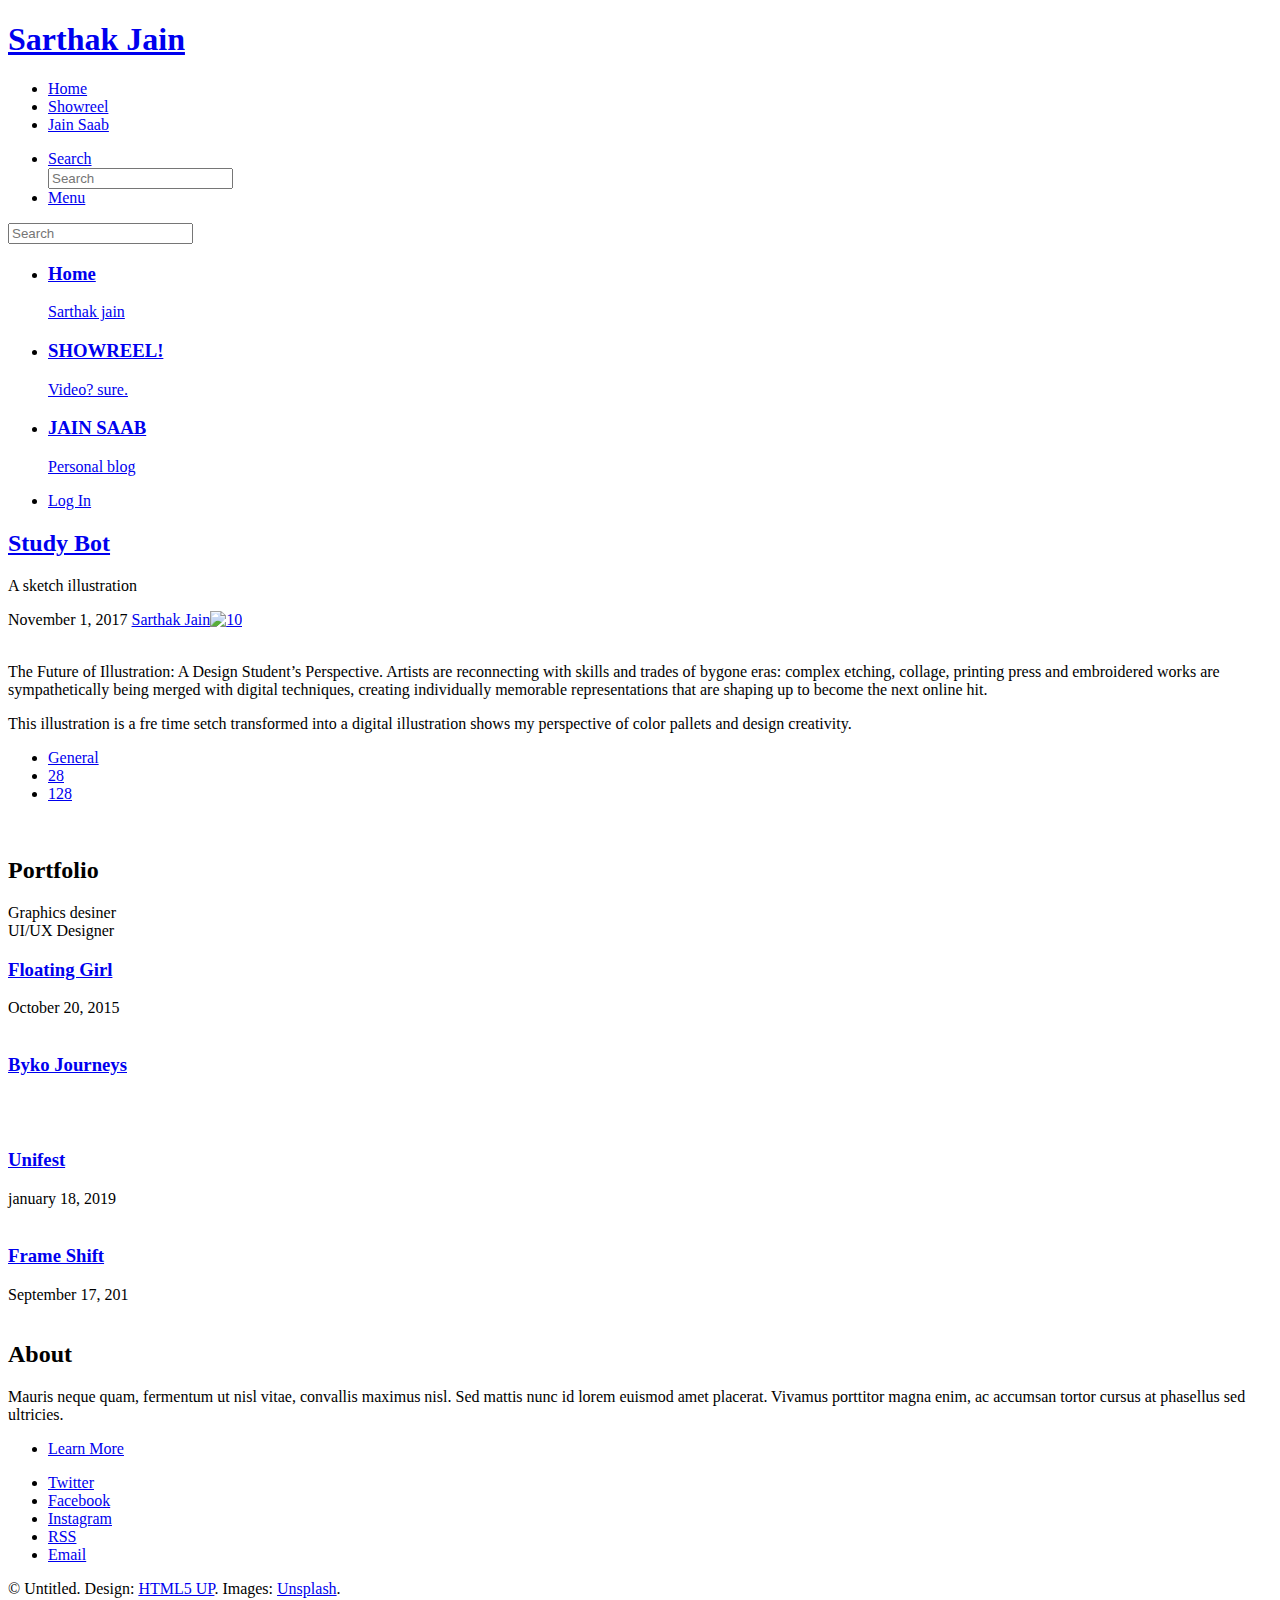
==== second page.html @ 9d6a1a80 "testrun" ====
<!DOCTYPE HTML>

<html>
	<head>
		
		<meta charset="utf-8" />
		<meta name="viewport" content="width=device-width, initial-scale=1, user-scalable=no" />
		<link rel="stylesheet" href="/second pagers/assets/css/main.css" />
	</head>
	<body class="is-preload">

		<!-- Wrapper -->
			<div id="wrapper">
				<!-- Header -->
				<header id="header">
						<h1><a href="index.html">Sarthak Jain</a></h1>
						<nav class="links">
							<ul>
								<li><a href="index.html">Home</a></li>
								<li><a href="generic.html">Showreel</a></li>
								<li><a href="elements.html">Jain Saab</a></li>
							</ul>
						</nav>
						<nav class="main">
							<ul>
								<li class="search">
									<a class="fa-search" href="#search">Search</a>
									<form id="search" method="get" action="#">
										<input type="text" name="query" placeholder="Search" />
									</form>
								</li>
								<li class="menu">
									<a class="fa-bars" href="#menu">Menu</a>
								</li>
							</ul>
						</nav>
					</header>

			
					</section>

			
				<!-- Menu -->
					<section id="menu">

						<!-- Search -->
							<section>
								<form class="search" method="get" action="#">
									<input type="text" name="query" placeholder="Search" />
								</form>
							</section>

						<!-- Links -->
							<section>
								<ul class="links">
									<li>
										<a href="index.html">
											<h3>Home</h3>
											<p>Sarthak jain</p>
										</a>
									</li>
									<li>
										<a href="generic.html">
											<h3>SHOWREEL!</h3>
											<p>Video? sure.</p>
										</a>
									</li>
									<li>
										<a href="elements.html">
											<h3>JAIN SAAB</h3>
											<p>Personal blog</p>
										</a>
									</li>
									
								</ul>
							</section>

						<!-- Actions -->
							<section>
								<ul class="actions stacked">
									<li><a href="#" class="button large fit">Log In</a></li>
								</ul>
							</section>

					</section>

				<!-- Main -->
				<div id="main">

						<!-- Post -->
							<article class="post">
								<header>
									<div class="title">
										<h2><a href="#">Study Bot</a></h2>
										<p>A sketch illustration</p>
									</div>
									<div class="meta">
										<time class="published" datetime="2017-11-01">November 1, 2017</time>
										<a href="#" class="author"><span class="name">Sarthak Jain</span><img src="images/avatar.jpg" alt="10" /></a>
									</div>
								</header>
								<span class="image featured"><img src="second pagers/images/pic01.jpg" alt="" /></span>
								<p>The Future of Illustration: A Design Student’s Perspective. Artists are reconnecting with skills and trades of bygone eras: complex etching, collage, printing press and embroidered works are sympathetically being merged with digital techniques, creating individually memorable representations that are shaping up to become the next online hit.</p>
								<p>This illustration is a fre time setch transformed into a digital illustration shows my perspective of color pallets and design creativity.</p>
								<footer>
									<ul class="stats">
										<li><a href="#">General</a></li>
										<li><a href="#" class="icon solid fa-heart">28</a></li>
										<li><a href="#" class="icon solid fa-comment">128</a></li>
									</ul>
								</footer>
							</article>

					</div>
					<div id="main">
					

						<!-- Post -->
						<!--
							<article class="post">
								<header>
									<div class="title">
										<h2><a href="#">Elements</a></h2>
										<p>Lorem ipsum dolor amet nullam consequat etiam feugiat</p>
									</div>
									<div class="meta">
										<time class="published" datetime="2015-10-18">October 18, 2015</time>
										<a href="#" class="author"><span class="name">Jane Doe</span><img src="images/avatar.jpg" alt="" /></a>
									</div>
								</header>

								<section>
									<h3>Text</h3>
									<p>This is <b>bold</b> and this is <strong>strong</strong>. This is <i>italic</i> and this is <em>emphasized</em>.
									This is <sup>superscript</sup> text and this is <sub>subscript</sub> text.
									This is <u>underlined</u> and this is code: <code>for (;;) { ... }</code>. Finally, <a href="#">this is a link</a>.</p>
									<hr />
									<p>Nunc lacinia ante nunc ac lobortis. Interdum adipiscing gravida odio porttitor sem non mi integer non faucibus ornare mi ut ante amet placerat aliquet. Volutpat eu sed ante lacinia sapien lorem accumsan varius montes viverra nibh in adipiscing blandit tempus accumsan.</p>
									<hr />
									<h2>Heading Level 2</h2>
									<h3>Heading Level 3</h3>
									<h4>Heading Level 4</h4>
									<hr />
									<h4>Blockquote</h4>
									<blockquote>Fringilla nisl. Donec accumsan interdum nisi, quis tincidunt felis sagittis eget tempus euismod. Vestibulum ante ipsum primis in faucibus vestibulum. Blandit adipiscing eu felis iaculis volutpat ac adipiscing accumsan faucibus. Vestibulum ante ipsum primis in faucibus lorem ipsum dolor sit amet nullam adipiscing eu felis.</blockquote>
									<h4>Preformatted</h4>
									<pre><code>i = 0;

while (!deck.isInOrder()) {
  print 'Iteration ' + i;
  deck.shuffle();
  i++;
}

print 'It took ' + i + ' iterations to sort the deck.';</code></pre>
								</section>

								<section>
									<h3>Lists</h3>
									<div class="row">
										<div class="col-6 col-12-medium">
											<h4>Unordered</h4>
											<ul>
												<li>Dolor pulvinar etiam.</li>
												<li>Sagittis adipiscing.</li>
												<li>Felis enim feugiat.</li>
											</ul>
											<h4>Alternate</h4>
											<ul class="alt">
												<li>Dolor pulvinar etiam.</li>
												<li>Sagittis adipiscing.</li>
												<li>Felis enim feugiat.</li>
											</ul>
										</div>
										<div class="col-6 col-12-medium">
											<h4>Ordered</h4>
											<ol>
												<li>Dolor pulvinar etiam.</li>
												<li>Etiam vel felis viverra.</li>
												<li>Felis enim feugiat.</li>
												<li>Dolor pulvinar etiam.</li>
												<li>Etiam vel felis lorem.</li>
												<li>Felis enim et feugiat.</li>
											</ol>
											<h4>Icons</h4>
											<ul class="icons">
												<li><a href="#" class="icon brands fa-twitter"><span class="label">Twitter</span></a></li>
												<li><a href="#" class="icon brands fa-facebook-f"><span class="label">Facebook</span></a></li>
												<li><a href="#" class="icon brands fa-instagram"><span class="label">Instagram</span></a></li>
												<li><a href="#" class="icon brands fa-github"><span class="label">Github</span></a></li>
											</ul>
										</div>
									</div>
									<h3>Actions</h3>
									<div class="row">
										<div class="col-6 col-12-medium">
											<ul class="actions">
												<li><a href="#" class="button">Default</a></li>
												<li><a href="#" class="button">Default</a></li>
												<li><a href="#" class="button">Default</a></li>
											</ul>
											<ul class="actions small">
												<li><a href="#" class="button small">Small</a></li>
												<li><a href="#" class="button small">Small</a></li>
												<li><a href="#" class="button small">Small</a></li>
											</ul>
											<ul class="actions stacked">
												<li><a href="#" class="button">Default</a></li>
												<li><a href="#" class="button">Default</a></li>
												<li><a href="#" class="button">Default</a></li>
											</ul>
											<ul class="actions stacked">
												<li><a href="#" class="button small">Small</a></li>
												<li><a href="#" class="button small">Small</a></li>
												<li><a href="#" class="button small">Small</a></li>
											</ul>
										</div>
										<div class="col-6 col-12-medium">
											<ul class="actions stacked">
												<li><a href="#" class="button fit">Default</a></li>
												<li><a href="#" class="button fit">Default</a></li>
											</ul>
											<ul class="actions stacked">
												<li><a href="#" class="button small fit">Small</a></li>
												<li><a href="#" class="button small fit">Small</a></li>
											</ul>
										</div>
									</div>
								</section>

								<section>
									<h3>Table</h3>
									<h4>Default</h4>
									<div class="table-wrapper">
										<table>
											<thead>
												<tr>
													<th>Name</th>
													<th>Description</th>
													<th>Price</th>
												</tr>
											</thead>
											<tbody>
												<tr>
													<td>Item One</td>
													<td>Ante turpis integer aliquet porttitor.</td>
													<td>29.99</td>
												</tr>
												<tr>
													<td>Item Two</td>
													<td>Vis ac commodo adipiscing arcu aliquet.</td>
													<td>19.99</td>
												</tr>
												<tr>
													<td>Item Three</td>
													<td> Morbi faucibus arcu accumsan lorem.</td>
													<td>29.99</td>
												</tr>
												<tr>
													<td>Item Four</td>
													<td>Vitae integer tempus condimentum.</td>
													<td>19.99</td>
												</tr>
												<tr>
													<td>Item Five</td>
													<td>Ante turpis integer aliquet porttitor.</td>
													<td>29.99</td>
												</tr>
											</tbody>
											<tfoot>
												<tr>
													<td colspan="2"></td>
													<td>100.00</td>
												</tr>
											</tfoot>
										</table>
									</div>

									<h4>Alternate</h4>
									<div class="table-wrapper">
										<table class="alt">
											<thead>
												<tr>
													<th>Name</th>
													<th>Description</th>
													<th>Price</th>
												</tr>
											</thead>
											<tbody>
												<tr>
													<td>Item One</td>
													<td>Ante turpis integer aliquet porttitor.</td>
													<td>29.99</td>
												</tr>
												<tr>
													<td>Item Two</td>
													<td>Vis ac commodo adipiscing arcu aliquet.</td>
													<td>19.99</td>
												</tr>
												<tr>
													<td>Item Three</td>
													<td> Morbi faucibus arcu accumsan lorem.</td>
													<td>29.99</td>
												</tr>
												<tr>
													<td>Item Four</td>
													<td>Vitae integer tempus condimentum.</td>
													<td>19.99</td>
												</tr>
												<tr>
													<td>Item Five</td>
													<td>Ante turpis integer aliquet porttitor.</td>
													<td>29.99</td>
												</tr>
											</tbody>
											<tfoot>
												<tr>
													<td colspan="2"></td>
													<td>100.00</td>
												</tr>
											</tfoot>
										</table>
									</div>
								</section>

								<section>
									<h3>Buttons</h3>
									<ul class="actions">
										<li><a href="#" class="button large">Large</a></li>
										<li><a href="#" class="button">Default</a></li>
										<li><a href="#" class="button small">Small</a></li>
									</ul>
									<ul class="actions fit">
										<li><a href="#" class="button fit">Fit</a></li>
										<li><a href="#" class="button fit">Fit</a></li>
										<li><a href="#" class="button fit">Fit</a></li>
									</ul>
									<ul class="actions fit small">
										<li><a href="#" class="button fit small">Fit + Small</a></li>
										<li><a href="#" class="button fit small">Fit + Small</a></li>
										<li><a href="#" class="button fit small">Fit + Small</a></li>
									</ul>
									<ul class="actions">
										<li><a href="#" class="button icon solid fa-download">Icon</a></li>
										<li><a href="#" class="button icon solid fa-upload">Icon</a></li>
										<li><a href="#" class="button icon solid fa-save">Icon</a></li>
									</ul>
									<ul class="actions">
										<li><span class="button disabled">Disabled</span></li>
										<li><span class="button disabled icon solid fa-download">Disabled</span></li>
									</ul>
								</section>

								<section>
									<h3>Form</h3>
									<form method="post" action="#">
										<div class="row gtr-uniform">
											<div class="col-6 col-12-xsmall">
												<input type="text" name="demo-name" id="demo-name" value="" placeholder="Name" />
											</div>
											<div class="col-6 col-12-xsmall">
												<input type="email" name="demo-email" id="demo-email" value="" placeholder="Email" />
											</div>
											<div class="col-12">
												<select name="demo-category" id="demo-category">
													<option value="">- Category -</option>
													<option value="1">Manufacturing</option>
													<option value="1">Shipping</option>
													<option value="1">Administration</option>
													<option value="1">Human Resources</option>
												</select>
											</div>
											<div class="col-4 col-12-small">
												<input type="radio" id="demo-priority-low" name="demo-priority" checked>
												<label for="demo-priority-low">Low</label>
											</div>
											<div class="col-4 col-12-small">
												<input type="radio" id="demo-priority-normal" name="demo-priority">
												<label for="demo-priority-normal">Normal</label>
											</div>
											<div class="col-4 col-12-small">
												<input type="radio" id="demo-priority-high" name="demo-priority">
												<label for="demo-priority-high">High</label>
											</div>
											<div class="col-6 col-12-small">
												<input type="checkbox" id="demo-copy" name="demo-copy">
												<label for="demo-copy">Email me a copy</label>
											</div>
											<div class="col-6 col-12-small">
												<input type="checkbox" id="demo-human" name="demo-human" checked>
												<label for="demo-human">Not a robot</label>
											</div>
											<div class="col-12">
												<textarea name="demo-message" id="demo-message" placeholder="Enter your message" rows="6"></textarea>
											</div>
											<div class="col-12">
												<ul class="actions">
													<li><input type="submit" value="Send Message" /></li>
													<li><input type="reset" value="Reset" /></li>
												</ul>
											</div>
										</div>
									</form>
								</section>

								<section>
									<h3>Image</h3>
									<h4>Fit</h4>
									<div class="box alt">
										<div class="row gtr-uniform">
											<div class="col-12"><span class="image fit"><img src="images/pic02.jpg" alt="" /></span></div>
											<div class="col-4"><span class="image fit"><img src="images/pic04.jpg" alt="" /></span></div>
											<div class="col-4"><span class="image fit"><img src="images/pic05.jpg" alt="" /></span></div>
											<div class="col-4"><span class="image fit"><img src="images/pic06.jpg" alt="" /></span></div>
											<div class="col-4"><span class="image fit"><img src="images/pic06.jpg" alt="" /></span></div>
											<div class="col-4"><span class="image fit"><img src="images/pic04.jpg" alt="" /></span></div>
											<div class="col-4"><span class="image fit"><img src="images/pic05.jpg" alt="" /></span></div>
											<div class="col-4"><span class="image fit"><img src="images/pic05.jpg" alt="" /></span></div>
											<div class="col-4"><span class="image fit"><img src="images/pic06.jpg" alt="" /></span></div>
											<div class="col-4"><span class="image fit"><img src="images/pic04.jpg" alt="" /></span></div>
										</div>
									</div>
									<h4>Left &amp; Right</h4>
									<p><span class="image left"><img src="images/pic07.jpg" alt="" /></span>Fringilla nisl. Donec accumsan interdum nisi, quis tincidunt felis sagittis eget. tempus euismod. Vestibulum ante ipsum primis in faucibus vestibulum. Blandit adipiscing eu felis iaculis volutpat ac adipiscing accumsan eu faucibus. Integer ac pellentesque praesent tincidunt felis sagittis eget. tempus euismod. Vestibulum ante ipsum primis in faucibus vestibulum. Blandit adipiscing eu felis iaculis volutpat ac adipiscing accumsan eu faucibus. Integer ac pellentesque praesent. Donec accumsan interdum nisi, quis tincidunt felis sagittis eget. tempus euismod. Vestibulum ante ipsum primis in faucibus vestibulum. Blandit adipiscing eu felis iaculis volutpat ac adipiscing accumsan eu faucibus. Integer ac pellentesque praesent tincidunt felis sagittis eget. tempus euismod. Vestibulum ante ipsum primis in faucibus vestibulum. Blandit adipiscing eu felis iaculis volutpat ac adipiscing accumsan eu faucibus. Integer ac pellentesque praesent. Blandit adipiscing eu felis iaculis volutpat ac adipiscing accumsan eu faucibus. Integer ac pellentesque praesent tincidunt felis sagittis eget. tempus euismod. Vestibulum ante ipsum primis in faucibus vestibulum. Blandit adipiscing eu felis iaculis volutpat ac adipiscing accumsan eu faucibus. Integer ac pellentesque praesent.</p>
									<p><span class="image right"><img src="images/pic04.jpg" alt="" /></span>Fringilla nisl. Donec accumsan interdum nisi, quis tincidunt felis sagittis eget. tempus euismod. Vestibulum ante ipsum primis in faucibus vestibulum. Blandit adipiscing eu felis iaculis volutpat ac adipiscing accumsan eu faucibus. Integer ac pellentesque praesent tincidunt felis sagittis eget. tempus euismod. Vestibulum ante ipsum primis in faucibus vestibulum. Blandit adipiscing eu felis iaculis volutpat ac adipiscing accumsan eu faucibus. Integer ac pellentesque praesent. Donec accumsan interdum nisi, quis tincidunt felis sagittis eget. tempus euismod. Vestibulum ante ipsum primis in faucibus vestibulum. Blandit adipiscing eu felis iaculis volutpat ac adipiscing accumsan eu faucibus. Integer ac pellentesque praesent tincidunt felis sagittis eget. tempus euismod. Vestibulum ante ipsum primis in faucibus vestibulum. Blandit adipiscing eu felis iaculis volutpat ac adipiscing accumsan eu faucibus. Integer ac pellentesque praesent. Blandit adipiscing eu felis iaculis volutpat ac adipiscing accumsan eu faucibus. Integer ac pellentesque praesent tincidunt felis sagittis eget. tempus euismod. Vestibulum ante ipsum primis in faucibus vestibulum. Blandit adipiscing eu felis iaculis volutpat ac adipiscing accumsan eu faucibus. Integer ac pellentesque praesent.</p>
								</section>

							</article>
						-->

						<!-- Pagination -->
							

					</div>

				<!-- Sidebar -->
					<section id="sidebar">

						<!-- Intro -->
							<section id="intro">
								<a href="#" class="logo"><img src="images/logo.jpg" alt="" /></a>
								<header>
									<h2>Portfolio</h2>
									<p>Graphics desiner <br /> UI/UX Designer</a></p>
								</header>
							</section>

						<!-- Mini Posts -->
							<section>
								<div class="mini-posts">

									<!-- Mini Post -->
										<article class="mini-post">
											<header>
												<h3><a href="single.html">Floating Girl</a></h3>
												<time class="published" datetime="2015-10-20">October 20, 2015</time>
												<a href="#" class="author"><img src="images/avatar.jpg" alt="" /></a>
											</header>
											<a href="single.html" class="image"><img src="second pagers/images/pic033.jpg" alt="" /></a>
										</article>

									<!-- Mini Post -->
										<article class="mini-post">
											<header>
												<h3><a href="single.html">Byko Journeys</a></h3>
												<time class="published" datetime="2015-10-19"></time>
												<a href="#" class="author"><img src="images/avatar.jpg" alt="" /></a>
											</header>
											<a href="single.html" class="image"><img src="second pagers/images/pic044.jpg" alt="" /></a>
										</article>

									<!-- Mini Post -->
										<article class="mini-post">
											<header>
												<h3><a href="single.html">Unifest</a></h3>
												<time class="published" datetime="2015-10-18">january 18, 2019</time>
												<a href="#" class="author"><img src="images/avatar.jpg" alt="" /></a>
											</header>
											<a href="single.html" class="image"><img src="second pagers/images/pic055.jpg" alt="" /></a>
										</article>

									<!-- Mini Post -->
										<article class="mini-post">
											<header>
												<h3><a href="single.html">Frame Shift</a></h3>
												<time class="published" datetime="2015-10-17">September 17, 201</time>
												<a href="#" class="author"><img src="images/avatar.jpg" alt="" /></a>
											</header>
											<a href="single.html" class="image"><img src="second pagers/images/pic066.jpg" alt="" /></a>
										</article>

								</div>
							</section>

						<!-- Posts List -->
							
						<!-- About -->
							<section class="blurb">
								<h2>About</h2>
								<p>Mauris neque quam, fermentum ut nisl vitae, convallis maximus nisl. Sed mattis nunc id lorem euismod amet placerat. Vivamus porttitor magna enim, ac accumsan tortor cursus at phasellus sed ultricies.</p>
								<ul class="actions">
									<li><a href="#" class="button">Learn More</a></li>
								</ul>
							</section>

						<!-- Footer -->
							<section id="footer">
								<ul class="icons">
									<li><a href="#" class="icon brands fa-twitter"><span class="label">Twitter</span></a></li>
									<li><a href="#" class="icon brands fa-facebook-f"><span class="label">Facebook</span></a></li>
									<li><a href="#" class="icon brands fa-instagram"><span class="label">Instagram</span></a></li>
									<li><a href="#" class="icon solid fa-rss"><span class="label">RSS</span></a></li>
									<li><a href="#" class="icon solid fa-envelope"><span class="label">Email</span></a></li>
								</ul>
								<p class="copyright">&copy; Untitled. Design: <a href="http://html5up.net">HTML5 UP</a>. Images: <a href="http://unsplash.com">Unsplash</a>.</p>
							</section>

					</section>

			</div>

		<!-- Scripts -->
			<script src="assets/js/jquery.min.js"></script>
			<script src="assets/js/browser.min.js"></script>
			<script src="assets/js/breakpoints.min.js"></script>
			<script src="assets/js/util.js"></script>
			<script src="assets/js/main.js"></script>

	</body>
</html>
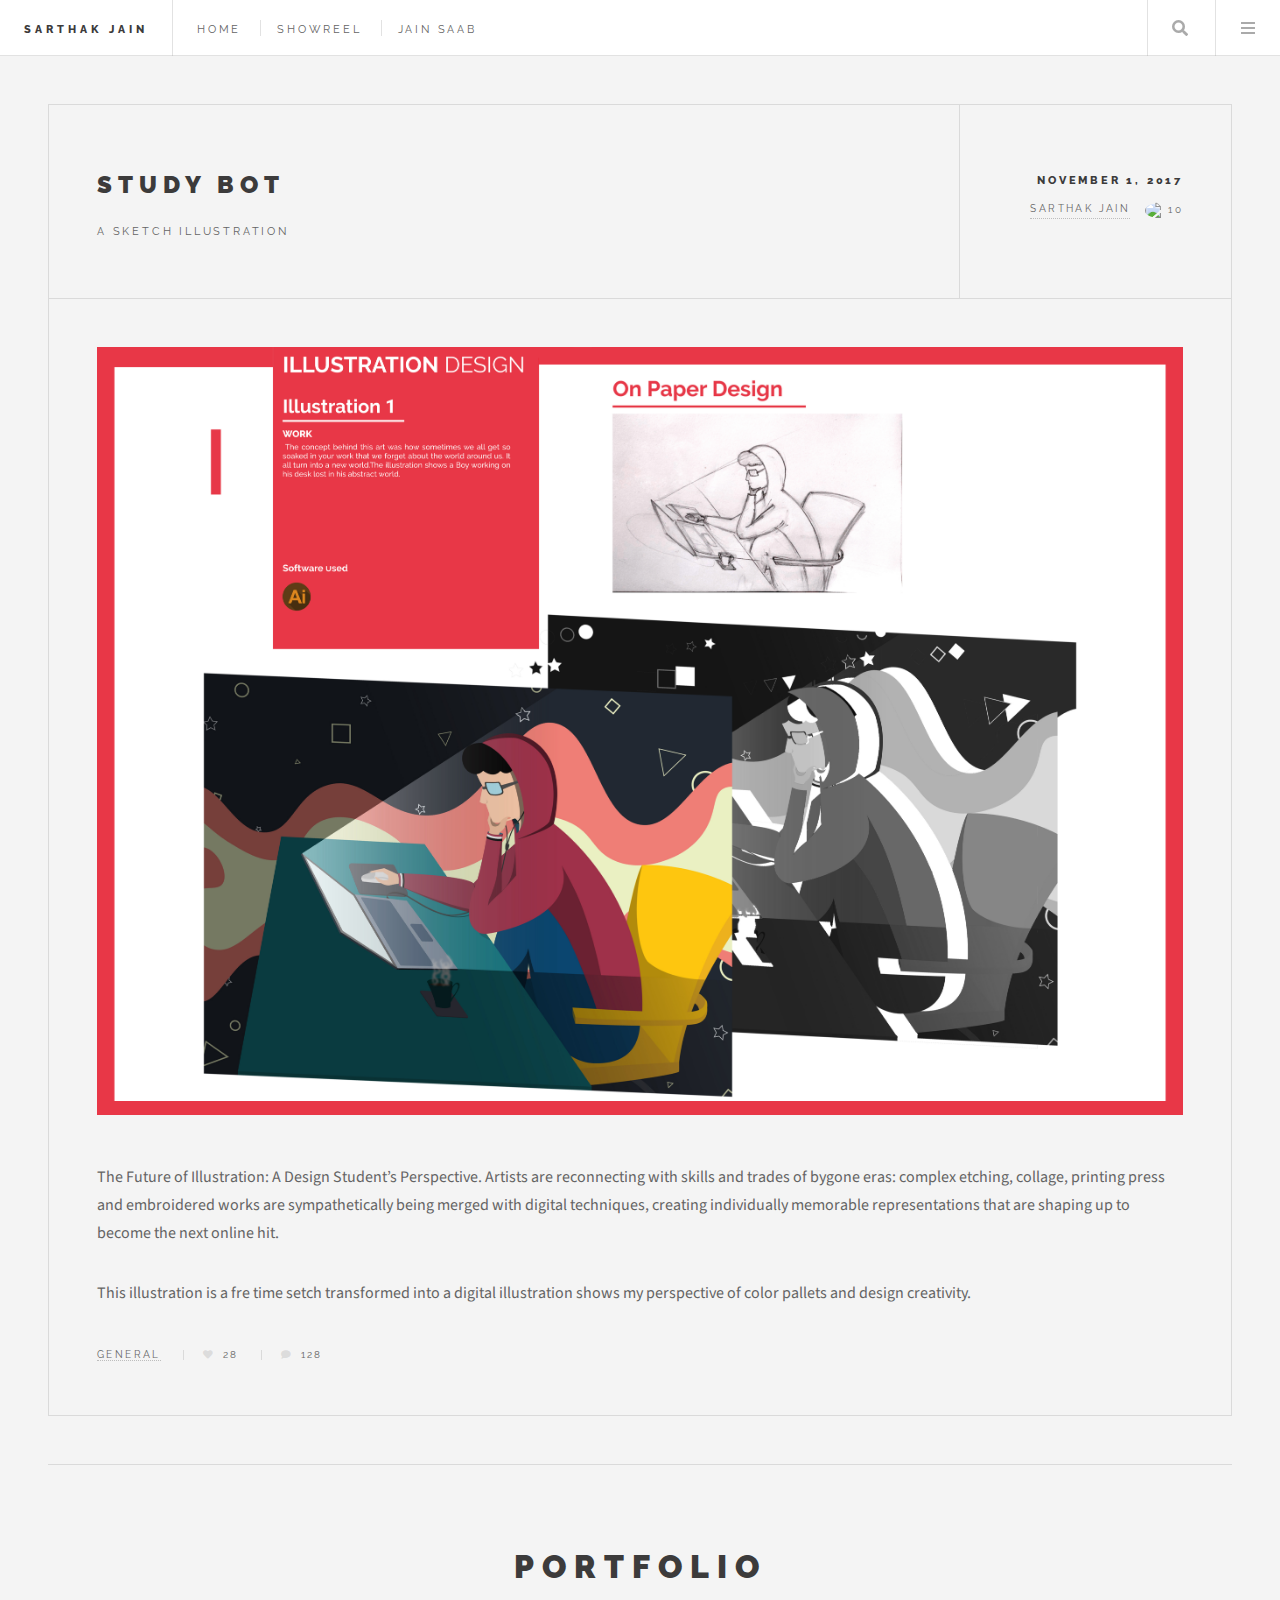
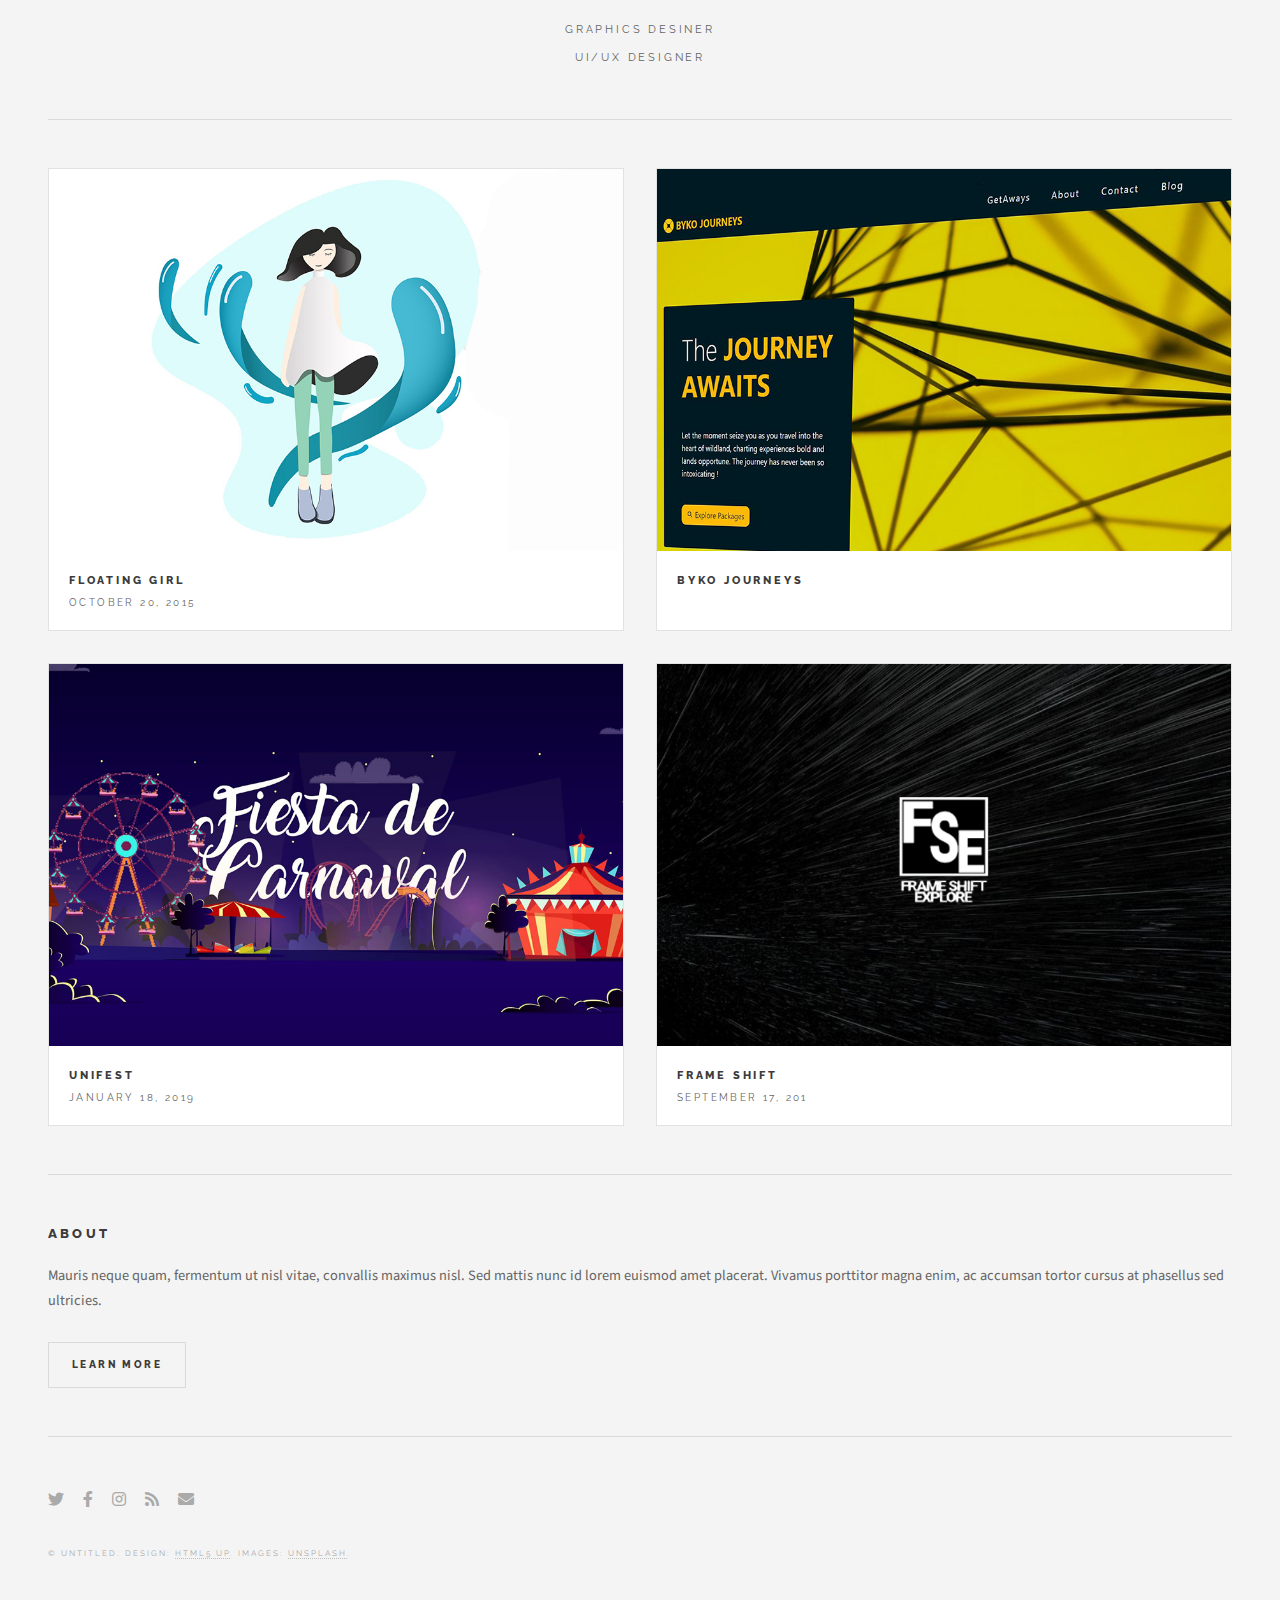
==== commit 9e8d449c: "Update second page.html" ====
--- a/second page.html
+++ b/second page.html
@@ -4,8 +4,8 @@
 	<head>
 		
 		<meta charset="utf-8" />
-		<meta name="viewport" content="width=device-width, initial-scale=1, user-scalable=no" />
-		<link rel="stylesheet" href="/second pagers/assets/css/main.css" />
+		<meta name="viewport" content="width=device-width, initial-scale=1, user-scalable=no">
+		<link rel="stylesheet" href="/second pagers/assets/css/main.css">
 	</head>
 	<body class="is-preload">
 
@@ -527,4 +527,4 @@
 			<script src="assets/js/main.js"></script>
 
 	</body>
-</html>+</html>
--- a/second pagers/assets/css/main.css
+++ b/second pagers/assets/css/main.css
@@ -0,0 +1,3611 @@
+@import url(fontawesome-all.min.css);
+@import url("https://fonts.googleapis.com/css?family=Source+Sans+Pro:400,700|Raleway:400,800,900");
+
+/*
+	Future Imperfect by HTML5 UP
+	html5up.net | @ajlkn
+	Free for personal and commercial use under the CCA 3.0 license (html5up.net/license)
+*/
+
+html, body, div, span, applet, object,
+iframe, h1, h2, h3, h4, h5, h6, p, blockquote,
+pre, a, abbr, acronym, address, big, cite,
+code, del, dfn, em, imgg, ins, kbd, q, s, samp,
+small, strike, strong, sub, sup, tt, var, b,
+u, i, center, dl, dt, dd, ol, ul, li, fieldset,
+form, label, legend, table, caption, tbody,
+tfoot, thead, tr, th, td, article, aside,
+canvas, details, embed, figure, figcaption,
+footer, header, hgroup, menu, nav, output, ruby,
+section, summary, time, mark, audio, video {
+	margin: 0;
+	padding: 0;
+	border: 0;
+	font-size: 100%;
+	font: inherit;
+	vertical-align: baseline;}
+
+article, aside, details, figcaption, figure,
+footer, header, hgroup, menu, nav, section {
+	display: block;}
+
+body {
+	line-height: 1;
+}
+
+ol, ul {
+	list-style: none;
+}
+
+blockquote, q {
+	quotes: none;
+}
+
+	blockquote:before, blockquote:after, q:before, q:after {
+		content: '';
+		content: none;
+	}
+
+table {
+	border-collapse: collapse;
+	border-spacing: 0;
+}
+
+body {
+	-webkit-text-size-adjust: none;
+}
+
+mark {
+	background-color: transparent;
+	color: inherit;
+}
+
+input::-moz-focus-inner {
+	border: 0;
+	padding: 0;
+}
+
+input, select, textarea {
+	-moz-appearance: none;
+	-webkit-appearance: none;
+	-ms-appearance: none;
+	appearance: none;
+}
+
+/* Basic */
+
+	@-ms-viewport {
+		width: device-width;
+	}
+
+	body {
+		-ms-overflow-style: scrollbar;
+	}
+
+	@media screen and (max-width: 480px) {
+
+		html, body {
+			min-width: 320px;
+		}
+
+	}
+
+	html {
+		box-sizing: border-box;
+	}
+
+	*, *:before, *:after {
+		box-sizing: inherit;
+	}
+
+	body {
+		background: #f4f4f4;
+	}
+
+		body.is-preload *, body.is-preload *:before, body.is-preload *:after {
+			-moz-animation: none !important;
+			-webkit-animation: none !important;
+			-ms-animation: none !important;
+			animation: none !important;
+			-moz-transition: none !important;
+			-webkit-transition: none !important;
+			-ms-transition: none !important;
+			transition: none !important;
+		}
+
+/* Type */
+
+	body, input, select, textarea {
+		color: #646464;
+		font-family: "Source Sans Pro", Helvetica, sans-serif;
+		font-size: 14pt;
+		font-weight: 400;
+		line-height: 1.75;
+	}
+
+		@media screen and (max-width: 1680px) {
+
+			body, input, select, textarea {
+				font-size: 12pt;
+			}
+
+		}
+
+		@media screen and (max-width: 1280px) {
+
+			body, input, select, textarea {
+				font-size: 12pt;
+			}
+
+		}
+
+		@media screen and (max-width: 980px) {
+
+			body, input, select, textarea {
+				font-size: 12pt;
+			}
+
+		}
+
+		@media screen and (max-width: 736px) {
+
+			body, input, select, textarea {
+				font-size: 12pt;
+			}
+
+		}
+
+		@media screen and (max-width: 480px) {
+
+			body, input, select, textarea {
+				font-size: 12pt;
+			}
+
+		}
+
+	a {
+		-moz-transition: color 0.2s ease, border-bottom-color 0.2s ease;
+		-webkit-transition: color 0.2s ease, border-bottom-color 0.2s ease;
+		-ms-transition: color 0.2s ease, border-bottom-color 0.2s ease;
+		transition: color 0.2s ease, border-bottom-color 0.2s ease;
+		border-bottom: dotted 1px rgba(160, 160, 160, 0.65);
+		color: inherit;
+		text-decoration: none;
+	}
+
+		a:before {
+			-moz-transition: color 0.2s ease;
+			-webkit-transition: color 0.2s ease;
+			-ms-transition: color 0.2s ease;
+			transition: color 0.2s ease;
+		}
+
+		a:hover {
+			border-bottom-color: transparent;
+			color: #2ebaae !important;
+		}
+
+			a:hover:before {
+				color: #2ebaae !important;
+			}
+
+	strong, b {
+		color: #3c3b3b;
+		font-weight: 700;
+	}
+
+	em, i {
+		font-style: italic;
+	}
+
+	p {
+		margin: 0 0 2em 0;
+	}
+
+	h1, h2, h3, h4, h5, h6 {
+		color: #3c3b3b;
+		font-family: "Raleway", Helvetica, sans-serif;
+		font-weight: 800;
+		letter-spacing: 0.25em;
+		line-height: 1.65;
+		margin: 0 0 1em 0;
+		text-transform: uppercase;
+	}
+
+		h1 a, h2 a, h3 a, h4 a, h5 a, h6 a {
+			color: inherit;
+			border-bottom: 0;
+		}
+
+	h2 {
+		font-size: 1.1em;
+	}
+
+	h3 {
+		font-size: 0.9em;
+	}
+
+	h4 {
+		font-size: 0.7em;
+	}
+
+	h5 {
+		font-size: 0.7em;
+	}
+
+	h6 {
+		font-size: 0.7em;
+	}
+
+	sub {
+		font-size: 0.8em;
+		position: relative;
+		top: 0.5em;
+	}
+
+	sup {
+		font-size: 0.8em;
+		position: relative;
+		top: -0.5em;
+	}
+
+	blockquote {
+		border-left: solid 4px rgba(160, 160, 160, 0.3);
+		font-style: italic;
+		margin: 0 0 2em 0;
+		padding: 0.5em 0 0.5em 2em;
+	}
+
+	code {
+		background: rgba(160, 160, 160, 0.075);
+		border: solid 1px rgba(160, 160, 160, 0.3);
+		font-family: "Courier New", monospace;
+		font-size: 0.9em;
+		margin: 0 0.25em;
+		padding: 0.25em 0.65em;
+	}
+
+	pre {
+		-webkit-overflow-scrolling: touch;
+		font-family: "Courier New", monospace;
+		font-size: 0.9em;
+		margin: 0 0 2em 0;
+	}
+
+		pre code {
+			display: block;
+			line-height: 1.75em;
+			padding: 1em 1.5em;
+			overflow-x: auto;
+		}
+
+	hr {
+		border: 0;
+		border-bottom: solid 1px rgba(160, 160, 160, 0.3);
+		margin: 2em 0;
+	}
+
+		hr.major {
+			margin: 3em 0;
+		}
+
+	.align-left {
+		text-align: left;
+	}
+
+	.align-center {
+		text-align: center;
+	}
+
+	.align-right {
+		text-align: right;
+	}
+
+/* Row */
+
+	.row {
+		display: flex;
+		flex-wrap: wrap;
+		box-sizing: border-box;
+		align-items: stretch;
+	}
+
+		.row > * {
+			box-sizing: border-box;
+		}
+
+		.row.gtr-uniform > * > :last-child {
+			margin-bottom: 0;
+		}
+
+		.row.aln-left {
+			justify-content: flex-start;
+		}
+
+		.row.aln-center {
+			justify-content: center;
+		}
+
+		.row.aln-right {
+			justify-content: flex-end;
+		}
+
+		.row.aln-top {
+			align-items: flex-start;
+		}
+
+		.row.aln-middle {
+			align-items: center;
+		}
+
+		.row.aln-bottom {
+			align-items: flex-end;
+		}
+
+		.row > .imp {
+			order: -1;
+		}
+
+		.row > .col-1 {
+			width: 8.33333%;
+		}
+
+		.row > .off-1 {
+			margin-left: 8.33333%;
+		}
+
+		.row > .col-2 {
+			width: 16.66667%;
+		}
+
+		.row > .off-2 {
+			margin-left: 16.66667%;
+		}
+
+		.row > .col-3 {
+			width: 25%;
+		}
+
+		.row > .off-3 {
+			margin-left: 25%;
+		}
+
+		.row > .col-4 {
+			width: 33.33333%;
+		}
+
+		.row > .off-4 {
+			margin-left: 33.33333%;
+		}
+
+		.row > .col-5 {
+			width: 41.66667%;
+		}
+
+		.row > .off-5 {
+			margin-left: 41.66667%;
+		}
+
+		.row > .col-6 {
+			width: 50%;
+		}
+
+		.row > .off-6 {
+			margin-left: 50%;
+		}
+
+		.row > .col-7 {
+			width: 58.33333%;
+		}
+
+		.row > .off-7 {
+			margin-left: 58.33333%;
+		}
+
+		.row > .col-8 {
+			width: 66.66667%;
+		}
+
+		.row > .off-8 {
+			margin-left: 66.66667%;
+		}
+
+		.row > .col-9 {
+			width: 75%;
+		}
+
+		.row > .off-9 {
+			margin-left: 75%;
+		}
+
+		.row > .col-10 {
+			width: 83.33333%;
+		}
+
+		.row > .off-10 {
+			margin-left: 83.33333%;
+		}
+
+		.row > .col-11 {
+			width: 91.66667%;
+		}
+
+		.row > .off-11 {
+			margin-left: 91.66667%;
+		}
+
+		.row > .col-12 {
+			width: 100%;
+		}
+
+		.row > .off-12 {
+			margin-left: 100%;
+		}
+
+		.row.gtr-0 {
+			margin-top: 0;
+			margin-left: 0em;
+		}
+
+			.row.gtr-0 > * {
+				padding: 0 0 0 0em;
+			}
+
+			.row.gtr-0.gtr-uniform {
+				margin-top: 0em;
+			}
+
+				.row.gtr-0.gtr-uniform > * {
+					padding-top: 0em;
+				}
+
+		.row.gtr-25 {
+			margin-top: 0;
+			margin-left: -0.25em;
+		}
+
+			.row.gtr-25 > * {
+				padding: 0 0 0 0.25em;
+			}
+
+			.row.gtr-25.gtr-uniform {
+				margin-top: -0.25em;
+			}
+
+				.row.gtr-25.gtr-uniform > * {
+					padding-top: 0.25em;
+				}
+
+		.row.gtr-50 {
+			margin-top: 0;
+			margin-left: -0.5em;
+		}
+
+			.row.gtr-50 > * {
+				padding: 0 0 0 0.5em;
+			}
+
+			.row.gtr-50.gtr-uniform {
+				margin-top: -0.5em;
+			}
+
+				.row.gtr-50.gtr-uniform > * {
+					padding-top: 0.5em;
+				}
+
+		.row {
+			margin-top: 0;
+			margin-left: -1em;
+		}
+
+			.row > * {
+				padding: 0 0 0 1em;
+			}
+
+			.row.gtr-uniform {
+				margin-top: -1em;
+			}
+
+				.row.gtr-uniform > * {
+					padding-top: 1em;
+				}
+
+		.row.gtr-150 {
+			margin-top: 0;
+			margin-left: -1.5em;
+		}
+
+			.row.gtr-150 > * {
+				padding: 0 0 0 1.5em;
+			}
+
+			.row.gtr-150.gtr-uniform {
+				margin-top: -1.5em;
+			}
+
+				.row.gtr-150.gtr-uniform > * {
+					padding-top: 1.5em;
+				}
+
+		.row.gtr-200 {
+			margin-top: 0;
+			margin-left: -2em;
+		}
+
+			.row.gtr-200 > * {
+				padding: 0 0 0 2em;
+			}
+
+			.row.gtr-200.gtr-uniform {
+				margin-top: -2em;
+			}
+
+				.row.gtr-200.gtr-uniform > * {
+					padding-top: 2em;
+				}
+
+		@media screen and (max-width: 1680px) {
+
+			.row {
+				display: flex;
+				flex-wrap: wrap;
+				box-sizing: border-box;
+				align-items: stretch;
+			}
+
+				.row > * {
+					box-sizing: border-box;
+				}
+
+				.row.gtr-uniform > * > :last-child {
+					margin-bottom: 0;
+				}
+
+				.row.aln-left {
+					justify-content: flex-start;
+				}
+
+				.row.aln-center {
+					justify-content: center;
+				}
+
+				.row.aln-right {
+					justify-content: flex-end;
+				}
+
+				.row.aln-top {
+					align-items: flex-start;
+				}
+
+				.row.aln-middle {
+					align-items: center;
+				}
+
+				.row.aln-bottom {
+					align-items: flex-end;
+				}
+
+				.row > .imp-xlarge {
+					order: -1;
+				}
+
+				.row > .col-1-xlarge {
+					width: 8.33333%;
+				}
+
+				.row > .off-1-xlarge {
+					margin-left: 8.33333%;
+				}
+
+				.row > .col-2-xlarge {
+					width: 16.66667%;
+				}
+
+				.row > .off-2-xlarge {
+					margin-left: 16.66667%;
+				}
+
+				.row > .col-3-xlarge {
+					width: 25%;
+				}
+
+				.row > .off-3-xlarge {
+					margin-left: 25%;
+				}
+
+				.row > .col-4-xlarge {
+					width: 33.33333%;
+				}
+
+				.row > .off-4-xlarge {
+					margin-left: 33.33333%;
+				}
+
+				.row > .col-5-xlarge {
+					width: 41.66667%;
+				}
+
+				.row > .off-5-xlarge {
+					margin-left: 41.66667%;
+				}
+
+				.row > .col-6-xlarge {
+					width: 50%;
+				}
+
+				.row > .off-6-xlarge {
+					margin-left: 50%;
+				}
+
+				.row > .col-7-xlarge {
+					width: 58.33333%;
+				}
+
+				.row > .off-7-xlarge {
+					margin-left: 58.33333%;
+				}
+
+				.row > .col-8-xlarge {
+					width: 66.66667%;
+				}
+
+				.row > .off-8-xlarge {
+					margin-left: 66.66667%;
+				}
+
+				.row > .col-9-xlarge {
+					width: 75%;
+				}
+
+				.row > .off-9-xlarge {
+					margin-left: 75%;
+				}
+
+				.row > .col-10-xlarge {
+					width: 83.33333%;
+				}
+
+				.row > .off-10-xlarge {
+					margin-left: 83.33333%;
+				}
+
+				.row > .col-11-xlarge {
+					width: 91.66667%;
+				}
+
+				.row > .off-11-xlarge {
+					margin-left: 91.66667%;
+				}
+
+				.row > .col-12-xlarge {
+					width: 100%;
+				}
+
+				.row > .off-12-xlarge {
+					margin-left: 100%;
+				}
+
+				.row.gtr-0 {
+					margin-top: 0;
+					margin-left: 0em;
+				}
+
+					.row.gtr-0 > * {
+						padding: 0 0 0 0em;
+					}
+
+					.row.gtr-0.gtr-uniform {
+						margin-top: 0em;
+					}
+
+						.row.gtr-0.gtr-uniform > * {
+							padding-top: 0em;
+						}
+
+				.row.gtr-25 {
+					margin-top: 0;
+					margin-left: -0.25em;
+				}
+
+					.row.gtr-25 > * {
+						padding: 0 0 0 0.25em;
+					}
+
+					.row.gtr-25.gtr-uniform {
+						margin-top: -0.25em;
+					}
+
+						.row.gtr-25.gtr-uniform > * {
+							padding-top: 0.25em;
+						}
+
+				.row.gtr-50 {
+					margin-top: 0;
+					margin-left: -0.5em;
+				}
+
+					.row.gtr-50 > * {
+						padding: 0 0 0 0.5em;
+					}
+
+					.row.gtr-50.gtr-uniform {
+						margin-top: -0.5em;
+					}
+
+						.row.gtr-50.gtr-uniform > * {
+							padding-top: 0.5em;
+						}
+
+				.row {
+					margin-top: 0;
+					margin-left: -1em;
+				}
+
+					.row > * {
+						padding: 0 0 0 1em;
+					}
+
+					.row.gtr-uniform {
+						margin-top: -1em;
+					}
+
+						.row.gtr-uniform > * {
+							padding-top: 1em;
+						}
+
+				.row.gtr-150 {
+					margin-top: 0;
+					margin-left: -1.5em;
+				}
+
+					.row.gtr-150 > * {
+						padding: 0 0 0 1.5em;
+					}
+
+					.row.gtr-150.gtr-uniform {
+						margin-top: -1.5em;
+					}
+
+						.row.gtr-150.gtr-uniform > * {
+							padding-top: 1.5em;
+						}
+
+				.row.gtr-200 {
+					margin-top: 0;
+					margin-left: -2em;
+				}
+
+					.row.gtr-200 > * {
+						padding: 0 0 0 2em;
+					}
+
+					.row.gtr-200.gtr-uniform {
+						margin-top: -2em;
+					}
+
+						.row.gtr-200.gtr-uniform > * {
+							padding-top: 2em;
+						}
+
+		}
+
+		@media screen and (max-width: 1280px) {
+
+			.row {
+				display: flex;
+				flex-wrap: wrap;
+				box-sizing: border-box;
+				align-items: stretch;
+			}
+
+				.row > * {
+					box-sizing: border-box;
+				}
+
+				.row.gtr-uniform > * > :last-child {
+					margin-bottom: 0;
+				}
+
+				.row.aln-left {
+					justify-content: flex-start;
+				}
+
+				.row.aln-center {
+					justify-content: center;
+				}
+
+				.row.aln-right {
+					justify-content: flex-end;
+				}
+
+				.row.aln-top {
+					align-items: flex-start;
+				}
+
+				.row.aln-middle {
+					align-items: center;
+				}
+
+				.row.aln-bottom {
+					align-items: flex-end;
+				}
+
+				.row > .imp-large {
+					order: -1;
+				}
+
+				.row > .col-1-large {
+					width: 8.33333%;
+				}
+
+				.row > .off-1-large {
+					margin-left: 8.33333%;
+				}
+
+				.row > .col-2-large {
+					width: 16.66667%;
+				}
+
+				.row > .off-2-large {
+					margin-left: 16.66667%;
+				}
+
+				.row > .col-3-large {
+					width: 25%;
+				}
+
+				.row > .off-3-large {
+					margin-left: 25%;
+				}
+
+				.row > .col-4-large {
+					width: 33.33333%;
+				}
+
+				.row > .off-4-large {
+					margin-left: 33.33333%;
+				}
+
+				.row > .col-5-large {
+					width: 41.66667%;
+				}
+
+				.row > .off-5-large {
+					margin-left: 41.66667%;
+				}
+
+				.row > .col-6-large {
+					width: 50%;
+				}
+
+				.row > .off-6-large {
+					margin-left: 50%;
+				}
+
+				.row > .col-7-large {
+					width: 58.33333%;
+				}
+
+				.row > .off-7-large {
+					margin-left: 58.33333%;
+				}
+
+				.row > .col-8-large {
+					width: 66.66667%;
+				}
+
+				.row > .off-8-large {
+					margin-left: 66.66667%;
+				}
+
+				.row > .col-9-large {
+					width: 75%;
+				}
+
+				.row > .off-9-large {
+					margin-left: 75%;
+				}
+
+				.row > .col-10-large {
+					width: 83.33333%;
+				}
+
+				.row > .off-10-large {
+					margin-left: 83.33333%;
+				}
+
+				.row > .col-11-large {
+					width: 91.66667%;
+				}
+
+				.row > .off-11-large {
+					margin-left: 91.66667%;
+				}
+
+				.row > .col-12-large {
+					width: 100%;
+				}
+
+				.row > .off-12-large {
+					margin-left: 100%;
+				}
+
+				.row.gtr-0 {
+					margin-top: 0;
+					margin-left: 0em;
+				}
+
+					.row.gtr-0 > * {
+						padding: 0 0 0 0em;
+					}
+
+					.row.gtr-0.gtr-uniform {
+						margin-top: 0em;
+					}
+
+						.row.gtr-0.gtr-uniform > * {
+							padding-top: 0em;
+						}
+
+				.row.gtr-25 {
+					margin-top: 0;
+					margin-left: -0.25em;
+				}
+
+					.row.gtr-25 > * {
+						padding: 0 0 0 0.25em;
+					}
+
+					.row.gtr-25.gtr-uniform {
+						margin-top: -0.25em;
+					}
+
+						.row.gtr-25.gtr-uniform > * {
+							padding-top: 0.25em;
+						}
+
+				.row.gtr-50 {
+					margin-top: 0;
+					margin-left: -0.5em;
+				}
+
+					.row.gtr-50 > * {
+						padding: 0 0 0 0.5em;
+					}
+
+					.row.gtr-50.gtr-uniform {
+						margin-top: -0.5em;
+					}
+
+						.row.gtr-50.gtr-uniform > * {
+							padding-top: 0.5em;
+						}
+
+				.row {
+					margin-top: 0;
+					margin-left: -1em;
+				}
+
+					.row > * {
+						padding: 0 0 0 1em;
+					}
+
+					.row.gtr-uniform {
+						margin-top: -1em;
+					}
+
+						.row.gtr-uniform > * {
+							padding-top: 1em;
+						}
+
+				.row.gtr-150 {
+					margin-top: 0;
+					margin-left: -1.5em;
+				}
+
+					.row.gtr-150 > * {
+						padding: 0 0 0 1.5em;
+					}
+
+					.row.gtr-150.gtr-uniform {
+						margin-top: -1.5em;
+					}
+
+						.row.gtr-150.gtr-uniform > * {
+							padding-top: 1.5em;
+						}
+
+				.row.gtr-200 {
+					margin-top: 0;
+					margin-left: -2em;
+				}
+
+					.row.gtr-200 > * {
+						padding: 0 0 0 2em;
+					}
+
+					.row.gtr-200.gtr-uniform {
+						margin-top: -2em;
+					}
+
+						.row.gtr-200.gtr-uniform > * {
+							padding-top: 2em;
+						}
+
+		}
+
+		@media screen and (max-width: 980px) {
+
+			.row {
+				display: flex;
+				flex-wrap: wrap;
+				box-sizing: border-box;
+				align-items: stretch;
+			}
+
+				.row > * {
+					box-sizing: border-box;
+				}
+
+				.row.gtr-uniform > * > :last-child {
+					margin-bottom: 0;
+				}
+
+				.row.aln-left {
+					justify-content: flex-start;
+				}
+
+				.row.aln-center {
+					justify-content: center;
+				}
+
+				.row.aln-right {
+					justify-content: flex-end;
+				}
+
+				.row.aln-top {
+					align-items: flex-start;
+				}
+
+				.row.aln-middle {
+					align-items: center;
+				}
+
+				.row.aln-bottom {
+					align-items: flex-end;
+				}
+
+				.row > .imp-medium {
+					order: -1;
+				}
+
+				.row > .col-1-medium {
+					width: 8.33333%;
+				}
+
+				.row > .off-1-medium {
+					margin-left: 8.33333%;
+				}
+
+				.row > .col-2-medium {
+					width: 16.66667%;
+				}
+
+				.row > .off-2-medium {
+					margin-left: 16.66667%;
+				}
+
+				.row > .col-3-medium {
+					width: 25%;
+				}
+
+				.row > .off-3-medium {
+					margin-left: 25%;
+				}
+
+				.row > .col-4-medium {
+					width: 33.33333%;
+				}
+
+				.row > .off-4-medium {
+					margin-left: 33.33333%;
+				}
+
+				.row > .col-5-medium {
+					width: 41.66667%;
+				}
+
+				.row > .off-5-medium {
+					margin-left: 41.66667%;
+				}
+
+				.row > .col-6-medium {
+					width: 50%;
+				}
+
+				.row > .off-6-medium {
+					margin-left: 50%;
+				}
+
+				.row > .col-7-medium {
+					width: 58.33333%;
+				}
+
+				.row > .off-7-medium {
+					margin-left: 58.33333%;
+				}
+
+				.row > .col-8-medium {
+					width: 66.66667%;
+				}
+
+				.row > .off-8-medium {
+					margin-left: 66.66667%;
+				}
+
+				.row > .col-9-medium {
+					width: 75%;
+				}
+
+				.row > .off-9-medium {
+					margin-left: 75%;
+				}
+
+				.row > .col-10-medium {
+					width: 83.33333%;
+				}
+
+				.row > .off-10-medium {
+					margin-left: 83.33333%;
+				}
+
+				.row > .col-11-medium {
+					width: 91.66667%;
+				}
+
+				.row > .off-11-medium {
+					margin-left: 91.66667%;
+				}
+
+				.row > .col-12-medium {
+					width: 100%;
+				}
+
+				.row > .off-12-medium {
+					margin-left: 100%;
+				}
+
+				.row.gtr-0 {
+					margin-top: 0;
+					margin-left: 0em;
+				}
+
+					.row.gtr-0 > * {
+						padding: 0 0 0 0em;
+					}
+
+					.row.gtr-0.gtr-uniform {
+						margin-top: 0em;
+					}
+
+						.row.gtr-0.gtr-uniform > * {
+							padding-top: 0em;
+						}
+
+				.row.gtr-25 {
+					margin-top: 0;
+					margin-left: -0.25em;
+				}
+
+					.row.gtr-25 > * {
+						padding: 0 0 0 0.25em;
+					}
+
+					.row.gtr-25.gtr-uniform {
+						margin-top: -0.25em;
+					}
+
+						.row.gtr-25.gtr-uniform > * {
+							padding-top: 0.25em;
+						}
+
+				.row.gtr-50 {
+					margin-top: 0;
+					margin-left: -0.5em;
+				}
+
+					.row.gtr-50 > * {
+						padding: 0 0 0 0.5em;
+					}
+
+					.row.gtr-50.gtr-uniform {
+						margin-top: -0.5em;
+					}
+
+						.row.gtr-50.gtr-uniform > * {
+							padding-top: 0.5em;
+						}
+
+				.row {
+					margin-top: 0;
+					margin-left: -1em;
+				}
+
+					.row > * {
+						padding: 0 0 0 1em;
+					}
+
+					.row.gtr-uniform {
+						margin-top: -1em;
+					}
+
+						.row.gtr-uniform > * {
+							padding-top: 1em;
+						}
+
+				.row.gtr-150 {
+					margin-top: 0;
+					margin-left: -1.5em;
+				}
+
+					.row.gtr-150 > * {
+						padding: 0 0 0 1.5em;
+					}
+
+					.row.gtr-150.gtr-uniform {
+						margin-top: -1.5em;
+					}
+
+						.row.gtr-150.gtr-uniform > * {
+							padding-top: 1.5em;
+						}
+
+				.row.gtr-200 {
+					margin-top: 0;
+					margin-left: -2em;
+				}
+
+					.row.gtr-200 > * {
+						padding: 0 0 0 2em;
+					}
+
+					.row.gtr-200.gtr-uniform {
+						margin-top: -2em;
+					}
+
+						.row.gtr-200.gtr-uniform > * {
+							padding-top: 2em;
+						}
+
+		}
+
+		@media screen and (max-width: 736px) {
+
+			.row {
+				display: flex;
+				flex-wrap: wrap;
+				box-sizing: border-box;
+				align-items: stretch;
+			}
+
+				.row > * {
+					box-sizing: border-box;
+				}
+
+				.row.gtr-uniform > * > :last-child {
+					margin-bottom: 0;
+				}
+
+				.row.aln-left {
+					justify-content: flex-start;
+				}
+
+				.row.aln-center {
+					justify-content: center;
+				}
+
+				.row.aln-right {
+					justify-content: flex-end;
+				}
+
+				.row.aln-top {
+					align-items: flex-start;
+				}
+
+				.row.aln-middle {
+					align-items: center;
+				}
+
+				.row.aln-bottom {
+					align-items: flex-end;
+				}
+
+				.row > .imp-small {
+					order: -1;
+				}
+
+				.row > .col-1-small {
+					width: 8.33333%;
+				}
+
+				.row > .off-1-small {
+					margin-left: 8.33333%;
+				}
+
+				.row > .col-2-small {
+					width: 16.66667%;
+				}
+
+				.row > .off-2-small {
+					margin-left: 16.66667%;
+				}
+
+				.row > .col-3-small {
+					width: 25%;
+				}
+
+				.row > .off-3-small {
+					margin-left: 25%;
+				}
+
+				.row > .col-4-small {
+					width: 33.33333%;
+				}
+
+				.row > .off-4-small {
+					margin-left: 33.33333%;
+				}
+
+				.row > .col-5-small {
+					width: 41.66667%;
+				}
+
+				.row > .off-5-small {
+					margin-left: 41.66667%;
+				}
+
+				.row > .col-6-small {
+					width: 50%;
+				}
+
+				.row > .off-6-small {
+					margin-left: 50%;
+				}
+
+				.row > .col-7-small {
+					width: 58.33333%;
+				}
+
+				.row > .off-7-small {
+					margin-left: 58.33333%;
+				}
+
+				.row > .col-8-small {
+					width: 66.66667%;
+				}
+
+				.row > .off-8-small {
+					margin-left: 66.66667%;
+				}
+
+				.row > .col-9-small {
+					width: 75%;
+				}
+
+				.row > .off-9-small {
+					margin-left: 75%;
+				}
+
+				.row > .col-10-small {
+					width: 83.33333%;
+				}
+
+				.row > .off-10-small {
+					margin-left: 83.33333%;
+				}
+
+				.row > .col-11-small {
+					width: 91.66667%;
+				}
+
+				.row > .off-11-small {
+					margin-left: 91.66667%;
+				}
+
+				.row > .col-12-small {
+					width: 100%;
+				}
+
+				.row > .off-12-small {
+					margin-left: 100%;
+				}
+
+				.row.gtr-0 {
+					margin-top: 0;
+					margin-left: 0em;
+				}
+
+					.row.gtr-0 > * {
+						padding: 0 0 0 0em;
+					}
+
+					.row.gtr-0.gtr-uniform {
+						margin-top: 0em;
+					}
+
+						.row.gtr-0.gtr-uniform > * {
+							padding-top: 0em;
+						}
+
+				.row.gtr-25 {
+					margin-top: 0;
+					margin-left: -0.25em;
+				}
+
+					.row.gtr-25 > * {
+						padding: 0 0 0 0.25em;
+					}
+
+					.row.gtr-25.gtr-uniform {
+						margin-top: -0.25em;
+					}
+
+						.row.gtr-25.gtr-uniform > * {
+							padding-top: 0.25em;
+						}
+
+				.row.gtr-50 {
+					margin-top: 0;
+					margin-left: -0.5em;
+				}
+
+					.row.gtr-50 > * {
+						padding: 0 0 0 0.5em;
+					}
+
+					.row.gtr-50.gtr-uniform {
+						margin-top: -0.5em;
+					}
+
+						.row.gtr-50.gtr-uniform > * {
+							padding-top: 0.5em;
+						}
+
+				.row {
+					margin-top: 0;
+					margin-left: -1em;
+				}
+
+					.row > * {
+						padding: 0 0 0 1em;
+					}
+
+					.row.gtr-uniform {
+						margin-top: -1em;
+					}
+
+						.row.gtr-uniform > * {
+							padding-top: 1em;
+						}
+
+				.row.gtr-150 {
+					margin-top: 0;
+					margin-left: -1.5em;
+				}
+
+					.row.gtr-150 > * {
+						padding: 0 0 0 1.5em;
+					}
+
+					.row.gtr-150.gtr-uniform {
+						margin-top: -1.5em;
+					}
+
+						.row.gtr-150.gtr-uniform > * {
+							padding-top: 1.5em;
+						}
+
+				.row.gtr-200 {
+					margin-top: 0;
+					margin-left: -2em;
+				}
+
+					.row.gtr-200 > * {
+						padding: 0 0 0 2em;
+					}
+
+					.row.gtr-200.gtr-uniform {
+						margin-top: -2em;
+					}
+
+						.row.gtr-200.gtr-uniform > * {
+							padding-top: 2em;
+						}
+
+		}
+
+		@media screen and (max-width: 480px) {
+
+			.row {
+				display: flex;
+				flex-wrap: wrap;
+				box-sizing: border-box;
+				align-items: stretch;
+			}
+
+				.row > * {
+					box-sizing: border-box;
+				}
+
+				.row.gtr-uniform > * > :last-child {
+					margin-bottom: 0;
+				}
+
+				.row.aln-left {
+					justify-content: flex-start;
+				}
+
+				.row.aln-center {
+					justify-content: center;
+				}
+
+				.row.aln-right {
+					justify-content: flex-end;
+				}
+
+				.row.aln-top {
+					align-items: flex-start;
+				}
+
+				.row.aln-middle {
+					align-items: center;
+				}
+
+				.row.aln-bottom {
+					align-items: flex-end;
+				}
+
+				.row > .imp-xsmall {
+					order: -1;
+				}
+
+				.row > .col-1-xsmall {
+					width: 8.33333%;
+				}
+
+				.row > .off-1-xsmall {
+					margin-left: 8.33333%;
+				}
+
+				.row > .col-2-xsmall {
+					width: 16.66667%;
+				}
+
+				.row > .off-2-xsmall {
+					margin-left: 16.66667%;
+				}
+
+				.row > .col-3-xsmall {
+					width: 25%;
+				}
+
+				.row > .off-3-xsmall {
+					margin-left: 25%;
+				}
+
+				.row > .col-4-xsmall {
+					width: 33.33333%;
+				}
+
+				.row > .off-4-xsmall {
+					margin-left: 33.33333%;
+				}
+
+				.row > .col-5-xsmall {
+					width: 41.66667%;
+				}
+
+				.row > .off-5-xsmall {
+					margin-left: 41.66667%;
+				}
+
+				.row > .col-6-xsmall {
+					width: 50%;
+				}
+
+				.row > .off-6-xsmall {
+					margin-left: 50%;
+				}
+
+				.row > .col-7-xsmall {
+					width: 58.33333%;
+				}
+
+				.row > .off-7-xsmall {
+					margin-left: 58.33333%;
+				}
+
+				.row > .col-8-xsmall {
+					width: 66.66667%;
+				}
+
+				.row > .off-8-xsmall {
+					margin-left: 66.66667%;
+				}
+
+				.row > .col-9-xsmall {
+					width: 75%;
+				}
+
+				.row > .off-9-xsmall {
+					margin-left: 75%;
+				}
+
+				.row > .col-10-xsmall {
+					width: 83.33333%;
+				}
+
+				.row > .off-10-xsmall {
+					margin-left: 83.33333%;
+				}
+
+				.row > .col-11-xsmall {
+					width: 91.66667%;
+				}
+
+				.row > .off-11-xsmall {
+					margin-left: 91.66667%;
+				}
+
+				.row > .col-12-xsmall {
+					width: 100%;
+				}
+
+				.row > .off-12-xsmall {
+					margin-left: 100%;
+				}
+
+				.row.gtr-0 {
+					margin-top: 0;
+					margin-left: 0em;
+				}
+
+					.row.gtr-0 > * {
+						padding: 0 0 0 0em;
+					}
+
+					.row.gtr-0.gtr-uniform {
+						margin-top: 0em;
+					}
+
+						.row.gtr-0.gtr-uniform > * {
+							padding-top: 0em;
+						}
+
+				.row.gtr-25 {
+					margin-top: 0;
+					margin-left: -0.25em;
+				}
+
+					.row.gtr-25 > * {
+						padding: 0 0 0 0.25em;
+					}
+
+					.row.gtr-25.gtr-uniform {
+						margin-top: -0.25em;
+					}
+
+						.row.gtr-25.gtr-uniform > * {
+							padding-top: 0.25em;
+						}
+
+				.row.gtr-50 {
+					margin-top: 0;
+					margin-left: -0.5em;
+				}
+
+					.row.gtr-50 > * {
+						padding: 0 0 0 0.5em;
+					}
+
+					.row.gtr-50.gtr-uniform {
+						margin-top: -0.5em;
+					}
+
+						.row.gtr-50.gtr-uniform > * {
+							padding-top: 0.5em;
+						}
+
+				.row {
+					margin-top: 0;
+					margin-left: -1em;
+				}
+
+					.row > * {
+						padding: 0 0 0 1em;
+					}
+
+					.row.gtr-uniform {
+						margin-top: -1em;
+					}
+
+						.row.gtr-uniform > * {
+							padding-top: 1em;
+						}
+
+				.row.gtr-150 {
+					margin-top: 0;
+					margin-left: -1.5em;
+				}
+
+					.row.gtr-150 > * {
+						padding: 0 0 0 1.5em;
+					}
+
+					.row.gtr-150.gtr-uniform {
+						margin-top: -1.5em;
+					}
+
+						.row.gtr-150.gtr-uniform > * {
+							padding-top: 1.5em;
+						}
+
+				.row.gtr-200 {
+					margin-top: 0;
+					margin-left: -2em;
+				}
+
+					.row.gtr-200 > * {
+						padding: 0 0 0 2em;
+					}
+
+					.row.gtr-200.gtr-uniform {
+						margin-top: -2em;
+					}
+
+						.row.gtr-200.gtr-uniform > * {
+							padding-top: 2em;
+						}
+
+		}
+
+/* Author */
+
+	.author {
+		display: -moz-flex;
+		display: -webkit-flex;
+		display: -ms-flex;
+		display: flex;
+		-moz-flex-direction: row;
+		-webkit-flex-direction: row;
+		-ms-flex-direction: row;
+		flex-direction: row;
+		-moz-align-items: center;
+		-webkit-align-items: center;
+		-ms-align-items: center;
+		align-items: center;
+		-moz-justify-content: -moz-flex-end;
+		-webkit-justify-content: -webkit-flex-end;
+		-ms-justify-content: -ms-flex-end;
+		justify-content: flex-end;
+		border-bottom: 0;
+		font-family: "Raleway", Helvetica, sans-serif;
+		font-size: 0.6em;
+		font-weight: 400;
+		letter-spacing: 0.25em;
+		text-transform: uppercase;
+		white-space: nowrap;
+	}
+
+		.author .name {
+			-moz-transition: border-bottom-color 0.2s ease;
+			-webkit-transition: border-bottom-color 0.2s ease;
+			-ms-transition: border-bottom-color 0.2s ease;
+			transition: border-bottom-color 0.2s ease;
+			border-bottom: dotted 1px rgba(160, 160, 160, 0.65);
+			display: block;
+			margin: 0 1.5em 0 0;
+		}
+
+		.author img {
+			border-radius: 100%;
+			display: block;
+			width: 4em;
+		}
+
+		.author:hover .name {
+			border-bottom-color: transparent;
+		}
+
+/* Blurb */
+
+	.blurb h2 {
+		font-size: 0.8em;
+		margin: 0 0 1.5em 0;
+	}
+
+	.blurb h3 {
+		font-size: 0.7em;
+	}
+
+	.blurb p {
+		font-size: 0.9em;
+	}
+
+/* Box */
+
+	.box {
+		border: solid 1px rgba(160, 160, 160, 0.3);
+		margin-bottom: 5em;
+		padding: 5em;
+	}
+
+		.box > :last-child,
+		.box > :last-child > :last-child,
+		.box > :last-child > :last-child > :last-child {
+			margin-bottom: 0;
+		}
+
+		.box.alt {
+			border: 0;
+			border-radius: 0;
+			padding: 0;
+		}
+
+/* Button */
+
+	input[type="submit"],
+	input[type="reset"],
+	input[type="button"],
+	button,
+	.button {
+		-moz-appearance: none;
+		-webkit-appearance: none;
+		-ms-appearance: none;
+		appearance: none;
+		-moz-transition: background-color 0.2s ease, box-shadow 0.2s ease, color 0.2s ease;
+		-webkit-transition: background-color 0.2s ease, box-shadow 0.2s ease, color 0.2s ease;
+		-ms-transition: background-color 0.2s ease, box-shadow 0.2s ease, color 0.2s ease;
+		transition: background-color 0.2s ease, box-shadow 0.2s ease, color 0.2s ease;
+		background-color: transparent;
+		border: 0;
+		box-shadow: inset 0 0 0 1px rgba(160, 160, 160, 0.3);
+		color: #3c3b3b !important;
+		cursor: pointer;
+		display: inline-block;
+		font-family: "Raleway", Helvetica, sans-serif;
+		font-size: 0.6em;
+		font-weight: 800;
+		height: 4.8125em;
+		letter-spacing: 0.25em;
+		line-height: 4.8125em;
+		padding: 0 2.5em;
+		text-align: center;
+		text-decoration: none;
+		text-transform: uppercase;
+		white-space: nowrap;
+	}
+
+		input[type="submit"]:hover,
+		input[type="reset"]:hover,
+		input[type="button"]:hover,
+		button:hover,
+		.button:hover {
+			box-shadow: inset 0 0 0 1px #2ebaae;
+			color: #2ebaae !important;
+		}
+
+			input[type="submit"]:hover:active,
+			input[type="reset"]:hover:active,
+			input[type="button"]:hover:active,
+			button:hover:active,
+			.button:hover:active {
+				background-color: rgba(46, 186, 174, 0.05);
+			}
+
+		input[type="submit"]:before, input[type="submit"]:after,
+		input[type="reset"]:before,
+		input[type="reset"]:after,
+		input[type="button"]:before,
+		input[type="button"]:after,
+		button:before,
+		button:after,
+		.button:before,
+		.button:after {
+			color: #aaaaaa;
+			position: relative;
+		}
+
+		input[type="submit"]:before,
+		input[type="reset"]:before,
+		input[type="button"]:before,
+		button:before,
+		.button:before {
+			left: -1em;
+			padding: 0 0 0 0.75em;
+		}
+
+		input[type="submit"]:after,
+		input[type="reset"]:after,
+		input[type="button"]:after,
+		button:after,
+		.button:after {
+			left: 1em;
+			padding: 0 0.75em 0 0;
+		}
+
+		input[type="submit"].fit,
+		input[type="reset"].fit,
+		input[type="button"].fit,
+		button.fit,
+		.button.fit {
+			width: 100%;
+		}
+
+		input[type="submit"].large,
+		input[type="reset"].large,
+		input[type="button"].large,
+		button.large,
+		.button.large {
+			font-size: 0.7em;
+			padding: 0 3em;
+		}
+
+		input[type="submit"].small,
+		input[type="reset"].small,
+		input[type="button"].small,
+		button.small,
+		.button.small {
+			font-size: 0.5em;
+		}
+
+		input[type="submit"].disabled, input[type="submit"]:disabled,
+		input[type="reset"].disabled,
+		input[type="reset"]:disabled,
+		input[type="button"].disabled,
+		input[type="button"]:disabled,
+		button.disabled,
+		button:disabled,
+		.button.disabled,
+		.button:disabled {
+			pointer-events: none;
+			color: rgba(160, 160, 160, 0.3) !important;
+		}
+
+			input[type="submit"].disabled:before, input[type="submit"]:disabled:before,
+			input[type="reset"].disabled:before,
+			input[type="reset"]:disabled:before,
+			input[type="button"].disabled:before,
+			input[type="button"]:disabled:before,
+			button.disabled:before,
+			button:disabled:before,
+			.button.disabled:before,
+			.button:disabled:before {
+				color: rgba(160, 160, 160, 0.3) !important;
+			}
+
+/* Form */
+
+	form {
+		margin: 0 0 2em 0;
+	}
+
+		form.search {
+			text-decoration: none;
+			position: relative;
+		}
+
+			form.search:before {
+				-moz-osx-font-smoothing: grayscale;
+				-webkit-font-smoothing: antialiased;
+				display: inline-block;
+				font-style: normal;
+				font-variant: normal;
+				text-rendering: auto;
+				line-height: 1;
+				text-transform: none !important;
+				font-family: 'Font Awesome 5 Free';
+				font-weight: 900;
+			}
+
+			form.search:before {
+				color: #aaaaaa;
+				content: '\f002';
+				display: block;
+				height: 2.75em;
+				left: 0;
+				line-height: 2.75em;
+				position: absolute;
+				text-align: center;
+				top: 0;
+				width: 2.5em;
+			}
+
+			form.search > input:first-child {
+				padding-left: 2.5em;
+			}
+
+	label {
+		color: #3c3b3b;
+		display: block;
+		font-size: 0.9em;
+		font-weight: 700;
+		margin: 0 0 1em 0;
+	}
+
+	input[type="text"],
+	input[type="password"],
+	input[type="email"],
+	input[type="tel"],
+	select,
+	textarea {
+		-moz-appearance: none;
+		-webkit-appearance: none;
+		-ms-appearance: none;
+		appearance: none;
+		background: rgba(160, 160, 160, 0.075);
+		border: none;
+		border: solid 1px rgba(160, 160, 160, 0.3);
+		border-radius: 0;
+		color: inherit;
+		display: block;
+		outline: 0;
+		padding: 0 1em;
+		text-decoration: none;
+		width: 100%;
+	}
+
+		input[type="text"]:invalid,
+		input[type="password"]:invalid,
+		input[type="email"]:invalid,
+		input[type="tel"]:invalid,
+		select:invalid,
+		textarea:invalid {
+			box-shadow: none;
+		}
+
+		input[type="text"]:focus,
+		input[type="password"]:focus,
+		input[type="email"]:focus,
+		input[type="tel"]:focus,
+		select:focus,
+		textarea:focus {
+			border-color: #2ebaae;
+			box-shadow: inset 0 0 0 1px #2ebaae;
+		}
+
+	.select-wrapper {
+		text-decoration: none;
+		display: block;
+		position: relative;
+	}
+
+		.select-wrapper:before {
+			-moz-osx-font-smoothing: grayscale;
+			-webkit-font-smoothing: antialiased;
+			display: inline-block;
+			font-style: normal;
+			font-variant: normal;
+			text-rendering: auto;
+			line-height: 1;
+			text-transform: none !important;
+			font-family: 'Font Awesome 5 Free';
+			font-weight: 900;
+		}
+
+		.select-wrapper:before {
+			color: rgba(160, 160, 160, 0.3);
+			content: '\f078';
+			display: block;
+			height: 2.75em;
+			line-height: 2.75em;
+			pointer-events: none;
+			position: absolute;
+			right: 0;
+			text-align: center;
+			top: 0;
+			width: 2.75em;
+		}
+
+		.select-wrapper select::-ms-expand {
+			display: none;
+		}
+
+	select {
+		background-image: url("data:image/svg+xml;charset=utf8,%3Csvg xmlns='http://www.w3.org/2000/svg' width='40' height='40' preserveAspectRatio='none' viewBox='0 0 40 40'%3E%3Cpath d='M9.4,12.3l10.4,10.4l10.4-10.4c0.2-0.2,0.5-0.4,0.9-0.4c0.3,0,0.6,0.1,0.9,0.4l3.3,3.3c0.2,0.2,0.4,0.5,0.4,0.9 c0,0.4-0.1,0.6-0.4,0.9L20.7,31.9c-0.2,0.2-0.5,0.4-0.9,0.4c-0.3,0-0.6-0.1-0.9-0.4L4.3,17.3c-0.2-0.2-0.4-0.5-0.4-0.9 c0-0.4,0.1-0.6,0.4-0.9l3.3-3.3c0.2-0.2,0.5-0.4,0.9-0.4S9.1,12.1,9.4,12.3z' fill='rgba(160, 160, 160, 0.3)' /%3E%3C/svg%3E");
+		background-size: 1.25rem;
+		background-repeat: no-repeat;
+		background-position: calc(100% - 1rem) center;
+		height: 2.75em;
+		padding-right: 2.75em;
+		text-overflow: ellipsis;
+	}
+
+		select option {
+			color: #3c3b3b;
+			background: #ffffff;
+		}
+
+		select:focus::-ms-value {
+			background-color: transparent;
+		}
+
+		select::-ms-expand {
+			display: none;
+		}
+
+	input[type="text"],
+	input[type="password"],
+	input[type="email"],
+	select {
+		height: 2.75em;
+	}
+
+	textarea {
+		padding: 0.75em 1em;
+	}
+
+	input[type="checkbox"],
+	input[type="radio"] {
+		-moz-appearance: none;
+		-webkit-appearance: none;
+		-ms-appearance: none;
+		appearance: none;
+		display: block;
+		float: left;
+		margin-right: -2em;
+		opacity: 0;
+		width: 1em;
+		z-index: -1;
+	}
+
+		input[type="checkbox"] + label,
+		input[type="radio"] + label {
+			text-decoration: none;
+			color: #646464;
+			cursor: pointer;
+			display: inline-block;
+			font-size: 1em;
+			font-weight: 400;
+			padding-left: 2.4em;
+			padding-right: 0.75em;
+			position: relative;
+		}
+
+			input[type="checkbox"] + label:before,
+			input[type="radio"] + label:before {
+				-moz-osx-font-smoothing: grayscale;
+				-webkit-font-smoothing: antialiased;
+				display: inline-block;
+				font-style: normal;
+				font-variant: normal;
+				text-rendering: auto;
+				line-height: 1;
+				text-transform: none !important;
+				font-family: 'Font Awesome 5 Free';
+				font-weight: 900;
+			}
+
+			input[type="checkbox"] + label:before,
+			input[type="radio"] + label:before {
+				background: rgba(160, 160, 160, 0.075);
+				border: solid 1px rgba(160, 160, 160, 0.3);
+				content: '';
+				display: inline-block;
+				font-size: 0.8em;
+				height: 2.0625em;
+				left: 0;
+				line-height: 2.0625em;
+				position: absolute;
+				text-align: center;
+				top: 0;
+				width: 2.0625em;
+			}
+
+		input[type="checkbox"]:checked + label:before,
+		input[type="radio"]:checked + label:before {
+			background: #3c3b3b;
+			border-color: #3c3b3b;
+			color: #ffffff;
+			content: '\f00c';
+		}
+
+		input[type="checkbox"]:focus + label:before,
+		input[type="radio"]:focus + label:before {
+			border-color: #2ebaae;
+			box-shadow: 0 0 0 1px #2ebaae;
+		}
+
+	input[type="radio"] + label:before {
+		border-radius: 100%;
+	}
+
+	::-webkit-input-placeholder {
+		color: #aaaaaa !important;
+		opacity: 1.0;
+	}
+
+	:-moz-placeholder {
+		color: #aaaaaa !important;
+		opacity: 1.0;
+	}
+
+	::-moz-placeholder {
+		color: #aaaaaa !important;
+		opacity: 1.0;
+	}
+
+	:-ms-input-placeholder {
+		color: #aaaaaa !important;
+		opacity: 1.0;
+	}
+
+/* Icon */
+
+	.icon {
+		text-decoration: none;
+		border-bottom: none;
+		position: relative;
+	}
+
+		.icon:before {
+			-moz-osx-font-smoothing: grayscale;
+			-webkit-font-smoothing: antialiased;
+			display: inline-block;
+			font-style: normal;
+			font-variant: normal;
+			text-rendering: auto;
+			line-height: 1;
+			text-transform: none !important;
+			font-family: 'Font Awesome 5 Free';
+			font-weight: 400;
+		}
+
+		.icon > .label {
+			display: none;
+		}
+
+		.icon:before {
+			line-height: inherit;
+		}
+
+		.icon.solid:before {
+			font-weight: 900;
+		}
+
+		.icon.brands:before {
+			font-family: 'Font Awesome 5 Brands';
+		}
+
+		.icon.suffix:before {
+			float: right;
+		}
+
+/* Image */
+
+	.image {
+		border: 0;
+		display: inline-block;
+		position: relative;
+	}
+
+		.image img {
+			display: block;
+		}
+
+		.image.left, .image.right {
+			max-width: 60%;
+		}
+
+			.image.left img, .image.right img {
+				width: 100%;
+			}
+
+		.image.left {
+			float: left;
+			padding: 0 1.5em 1em 0;
+			top: 0.25em;
+		}
+
+		.image.right {
+			float: right;
+			padding: 0 0 1em 1.5em;
+			top: 0.25em;
+		}
+
+		.image.fit {
+			display: block;
+			margin: 0 0 10em 0;
+			width: 100%;
+		}
+
+			.image.fit img {
+				width: 100%;
+			}
+
+		.image.featured {
+			display: block;
+			margin: 0 0 3em 0;
+			width: 100%;
+		}
+
+			.image.featured img {
+				width: 100%;
+			}
+
+			@media screen and (max-width: 736px) {
+
+				.image.featured {
+					margin: 0 0 1.5em 0;
+				}
+
+			}
+
+		.image.main {
+			display: block;
+			margin: 0 0 3em 0;
+			width: 100%;
+		}
+
+			.image.main img {
+				width: 100%;
+			}
+
+/* List */
+
+	ol {
+		list-style: decimal;
+		margin: 0 0 2em 0;
+		padding-left: 1.25em;
+	}
+
+		ol li {
+			padding-left: 0.25em;
+		}
+
+	ul {
+		list-style: disc;
+		margin: 0 0 2em 0;
+		padding-left: 1em;
+	}
+
+		ul li {
+			padding-left: 0.5em;
+		}
+
+		ul.alt {
+			list-style: none;
+			padding-left: 0;
+		}
+
+			ul.alt li {
+				border-top: solid 1px rgba(160, 160, 160, 0.3);
+				padding: 0.5em 0;
+			}
+
+				ul.alt li:first-child {
+					border-top: 0;
+					padding-top: 0;
+				}
+
+	dl {
+		margin: 0 0 2em 0;
+	}
+
+		dl dt {
+			display: block;
+			font-weight: 700;
+			margin: 0 0 1em 0;
+		}
+
+		dl dd {
+			margin-left: 2em;
+		}
+
+/* Actions */
+
+	ul.actions {
+		display: -moz-flex;
+		display: -webkit-flex;
+		display: -ms-flex;
+		display: flex;
+		cursor: default;
+		list-style: none;
+		margin-left: -1em;
+		padding-left: 0;
+	}
+
+		ul.actions li {
+			padding: 0 0 0 1em;
+			vertical-align: middle;
+		}
+
+		ul.actions.special {
+			-moz-justify-content: center;
+			-webkit-justify-content: center;
+			-ms-justify-content: center;
+			justify-content: center;
+			width: 100%;
+			margin-left: 0;
+		}
+
+			ul.actions.special li:first-child {
+				padding-left: 0;
+			}
+
+		ul.actions.stacked {
+			-moz-flex-direction: column;
+			-webkit-flex-direction: column;
+			-ms-flex-direction: column;
+			flex-direction: column;
+			margin-left: 0;
+		}
+
+			ul.actions.stacked li {
+				padding: 1.3em 0 0 0;
+			}
+
+				ul.actions.stacked li:first-child {
+					padding-top: 0;
+				}
+
+		ul.actions.fit {
+			width: calc(100% + 1em);
+		}
+
+			ul.actions.fit li {
+				-moz-flex-grow: 1;
+				-webkit-flex-grow: 1;
+				-ms-flex-grow: 1;
+				flex-grow: 1;
+				-moz-flex-shrink: 1;
+				-webkit-flex-shrink: 1;
+				-ms-flex-shrink: 1;
+				flex-shrink: 1;
+				width: 100%;
+			}
+
+				ul.actions.fit li > * {
+					width: 100%;
+				}
+
+			ul.actions.fit.stacked {
+				width: 100%;
+			}
+
+		@media screen and (max-width: 480px) {
+
+			ul.actions:not(.fixed) {
+				-moz-flex-direction: column;
+				-webkit-flex-direction: column;
+				-ms-flex-direction: column;
+				flex-direction: column;
+				margin-left: 0;
+				width: 100% !important;
+			}
+
+				ul.actions:not(.fixed) li {
+					-moz-flex-grow: 1;
+					-webkit-flex-grow: 1;
+					-ms-flex-grow: 1;
+					flex-grow: 1;
+					-moz-flex-shrink: 1;
+					-webkit-flex-shrink: 1;
+					-ms-flex-shrink: 1;
+					flex-shrink: 1;
+					padding: 1em 0 0 0;
+					text-align: center;
+					width: 100%;
+				}
+
+					ul.actions:not(.fixed) li > * {
+						width: 100%;
+					}
+
+					ul.actions:not(.fixed) li:first-child {
+						padding-top: 0;
+					}
+
+					ul.actions:not(.fixed) li input[type="submit"],
+					ul.actions:not(.fixed) li input[type="reset"],
+					ul.actions:not(.fixed) li input[type="button"],
+					ul.actions:not(.fixed) li button,
+					ul.actions:not(.fixed) li .button {
+						width: 100%;
+					}
+
+						ul.actions:not(.fixed) li input[type="submit"].icon:before,
+						ul.actions:not(.fixed) li input[type="reset"].icon:before,
+						ul.actions:not(.fixed) li input[type="button"].icon:before,
+						ul.actions:not(.fixed) li button.icon:before,
+						ul.actions:not(.fixed) li .button.icon:before {
+							margin-left: -0.5em;
+						}
+
+		}
+
+/* Icons */
+
+	ul.icons {
+		cursor: default;
+		list-style: none;
+		padding-left: 0;
+	}
+
+		ul.icons li {
+			display: inline-block;
+			padding: 0 1em 0 0;
+		}
+
+			ul.icons li:last-child {
+				padding-right: 0;
+			}
+
+			ul.icons li > * {
+				border: 0;
+			}
+
+				ul.icons li > * .label {
+					display: none;
+				}
+
+/* Posts */
+
+	ul.posts {
+		list-style: none;
+		padding: 0;
+	}
+
+		ul.posts li {
+			border-top: dotted 1px rgba(160, 160, 160, 0.3);
+			margin: 1.5em 0 0 0;
+			padding: 1.5em 0 0 0;
+		}
+
+			ul.posts li:first-child {
+				border-top: 0;
+				margin-top: 0;
+				padding-top: 0;
+			}
+
+		ul.posts article {
+			display: -moz-flex;
+			display: -webkit-flex;
+			display: -ms-flex;
+			display: flex;
+			-moz-align-items: -moz-flex-start;
+			-webkit-align-items: -webkit-flex-start;
+			-ms-align-items: -ms-flex-start;
+			align-items: flex-start;
+			-moz-flex-direction: row-reverse;
+			-webkit-flex-direction: row-reverse;
+			-ms-flex-direction: row-reverse;
+			flex-direction: row-reverse;
+		}
+
+			ul.posts article .image {
+				display: block;
+				margin-right: 1em;
+				min-width: 7em;
+				width: 6em;
+			}
+
+				ul.posts article .image img {
+					width: 100%;
+				}
+
+			ul.posts article header {
+				-moz-flex-grow: 1;
+				-webkit-flex-grow: 1;
+				-ms-flex-grow: 1;
+				flex-grow: 1;
+				-ms-flex: 1;
+			}
+
+				ul.posts article header h3 {
+					font-size: 0.7em;
+					margin-top: 0.125em;
+				}
+
+				ul.posts article header .published {
+					display: block;
+					font-family: "Raleway", Helvetica, sans-serif;
+					font-size: 0.6em;
+					font-weight: 400;
+					letter-spacing: 0.25em;
+					margin: -0.625em 0 1.7em 0;
+					text-transform: uppercase;
+				}
+
+				ul.posts article header > :last-child {
+					margin-bottom: 0;
+				}
+
+/* Mini Post */
+
+	.mini-post {
+		display: -moz-flex;
+		display: -webkit-flex;
+		display: -ms-flex;
+		display: flex;
+		-moz-flex-direction: column-reverse;
+		-webkit-flex-direction: column-reverse;
+		-ms-flex-direction: column-reverse;
+		flex-direction: column-reverse;
+		background: #ffffff;
+		border: solid 1px rgba(160, 160, 160, 0.3);
+		margin: 0 0 2em 0;
+	}
+
+		.mini-post .image {
+			overflow: hidden;
+			width: 100%;
+		}
+
+			.mini-post .image img {
+				-moz-transition: -moz-transform 0.2s ease-out;
+				-webkit-transition: -webkit-transform 0.2s ease-out;
+				-ms-transition: -ms-transform 0.2s ease-out;
+				transition: transform 0.2s ease-out;
+				width: 100%;
+			}
+
+			.mini-post .image:hover img {
+				-moz-transform: scale(1.05);
+				-webkit-transform: scale(1.05);
+				-ms-transform: scale(1.05);
+				transform: scale(1.05);
+			}
+
+		.mini-post header {
+			padding: 1.25em 4.25em 0.1em 1.25em ;
+			min-height: 4em;
+			position: relative;
+			-moz-flex-grow: 1;
+			-webkit-flex-grow: 1;
+			-ms-flex-grow: 1;
+			flex-grow: 1;
+		}
+
+			.mini-post header h3 {
+				font-size: 0.7em;
+			}
+
+			.mini-post header .published {
+				display: block;
+				font-family: "Raleway", Helvetica, sans-serif;
+				font-size: 0.6em;
+				font-weight: 400;
+				letter-spacing: 0.25em;
+				margin: -0.625em 0 1.7em 0;
+				text-transform: uppercase;
+			}
+
+			.mini-post header .author {
+				position: absolute;
+				right: 2em;
+				top: 2em;
+			}
+
+	.mini-posts {
+		margin: 0 0 2em 0;
+	}
+
+		@media screen and (max-width: 1280px) {
+
+			.mini-posts {
+				display: -moz-flex;
+				display: -webkit-flex;
+				display: -ms-flex;
+				display: flex;
+				-moz-flex-wrap: wrap;
+				-webkit-flex-wrap: wrap;
+				-ms-flex-wrap: wrap;
+				flex-wrap: wrap;
+				width: calc(100% + 2em);
+			}
+
+				.mini-posts > * {
+					margin: 2em 2em 0 0;
+					width: calc(50% - 2em);
+				}
+
+				.mini-posts > :nth-child(-n + 2) {
+					margin-top: 0;
+				}
+
+		}
+
+		@media screen and (max-width: 480px) {
+
+			.mini-posts {
+				display: block;
+				width: 100%;
+			}
+
+				.mini-posts > * {
+					margin: 0 0 2em 0;
+					width: 100%;
+				}
+
+		}
+
+/* Post */
+
+	.post {
+		padding: 3em 3em 1em 3em ;
+		background: #fffff;
+		border: solid 1px rgba(160, 160, 160, 0.3);
+		margin: 0 0 3em 0;
+		position: relative;
+	}
+
+		.post > header {
+			display: -moz-flex;
+			display: -webkit-flex;
+			display: -ms-flex;
+			display: flex;
+			border-bottom: solid 1px rgba(160, 160, 160, 0.3);
+			left: -3em;
+			margin: -3em 0 3em 0;
+			position: relative;
+			width: calc(100% + 6em);
+		}
+
+			.post > header .title {
+				-moz-flex-grow: 1;
+				-webkit-flex-grow: 1;
+				-ms-flex-grow: 1;
+				flex-grow: 1;
+				-ms-flex: 1;
+				padding: 3.75em 3em 3.3em 3em;
+			}
+
+				.post > header .title h2 {
+					font-weight: 900;
+					font-size: 1.5em;
+				}
+
+				.post > header .title > :last-child {
+					margin-bottom: 0;
+				}
+
+			.post > header .meta {
+				padding: 3.75em 3em 1.75em 3em ;
+				border-left: solid 1px rgba(160, 160, 160, 0.3);
+				min-width: 17em;
+				text-align: right;
+				width: 17em;
+			}
+
+				.post > header .meta > * {
+					margin: 0 0 1em 0;
+				}
+
+				.post > header .meta > :last-child {
+					margin-bottom: 0;
+				}
+
+				.post > header .meta .published {
+					color: #3c3b3b;
+					display: block;
+					font-family: "Raleway", Helvetica, sans-serif;
+					font-size: 0.7em;
+					font-weight: 800;
+					letter-spacing: 0.25em;
+					margin-top: 0.5em;
+					text-transform: uppercase;
+					white-space: nowrap;
+				}
+
+		.post > a.image.featured {
+			overflow: hidden;
+		}
+
+			.post > a.image.featured img {
+				-moz-transition: -moz-transform 0.2s ease-out;
+				-webkit-transition: -webkit-transform 0.2s ease-out;
+				-ms-transition: -ms-transform 0.2s ease-out;
+				transition: transform 0.2s ease-out;
+			}
+
+			.post > a.image.featured:hover img {
+				-moz-transform: scale(2.05);
+				-webkit-transform: scale(2.05);
+				-ms-transform: scale(2.05);
+				transform: scale(2.05);
+			}
+
+		.post > footer {
+			display: -moz-flex;
+			display: -webkit-flex;
+			display: -ms-flex;
+			display: flex;
+			-moz-align-items: center;
+			-webkit-align-items: center;
+			-ms-align-items: center;
+			align-items: center;
+		}
+
+			.post > footer .actions {
+				-moz-flex-grow: 1;
+				-webkit-flex-grow: 1;
+				-ms-flex-grow: 1;
+				flex-grow: 1;
+			}
+
+			.post > footer .stats {
+				cursor: default;
+				list-style: none;
+				padding: 0;
+			}
+
+				.post > footer .stats li {
+					border-left: solid 1px rgba(160, 160, 160, 0.3);
+					display: inline-block;
+					font-family: "Raleway", Helvetica, sans-serif;
+					font-size: 0.6em;
+					font-weight: 400;
+					letter-spacing: 0.25em;
+					line-height: 1;
+					margin: 0 0 0 2em;
+					padding: 0 0 0 2em;
+					text-transform: uppercase;
+				}
+
+					.post > footer .stats li:first-child {
+						border-left: 0;
+						margin-left: 0;
+						padding-left: 0;
+					}
+
+					.post > footer .stats li .icon {
+						border-bottom: 0;
+					}
+
+						.post > footer .stats li .icon:before {
+							color: rgba(160, 160, 160, 0.3);
+							margin-right: 0.75em;
+						}
+
+		@media screen and (max-width: 980px) {
+
+			.post {
+				border-left: 0;
+				border-right: 0;
+				left: -3rem;
+				width: calc(100% + (3em * 2));
+			}
+
+				.post > header {
+					-moz-flex-direction: column;
+					-webkit-flex-direction: column;
+					-ms-flex-direction: column;
+					flex-direction: column;
+					padding: 3.75em 3em 1.25em 3em ;
+					border-left: 0;
+				}
+
+					.post > header .title {
+						-ms-flex: 0 1 auto;
+						margin: 0 0 2em 0;
+						padding: 0;
+						text-align: center;
+					}
+
+					.post > header .meta {
+						-moz-align-items: center;
+						-webkit-align-items: center;
+						-ms-align-items: center;
+						align-items: center;
+						display: -moz-flex;
+						display: -webkit-flex;
+						display: -ms-flex;
+						display: flex;
+						-moz-justify-content: center;
+						-webkit-justify-content: center;
+						-ms-justify-content: center;
+						justify-content: center;
+						border-left: 0;
+						margin: 0 0 2em 0;
+						padding-top: 0;
+						padding: 0;
+						text-align: left;
+						width: 100%;
+					}
+
+						.post > header .meta > * {
+							border-left: solid 1px rgba(160, 160, 160, 0.3);
+							margin-left: 2em;
+							padding-left: 2em;
+						}
+
+						.post > header .meta > :first-child {
+							border-left: 0;
+							margin-left: 0;
+							padding-left: 0;
+						}
+
+						.post > header .meta .published {
+							margin-bottom: 0;
+							margin-top: 0;
+						}
+
+						.post > header .meta .author {
+							-moz-flex-direction: row-reverse;
+							-webkit-flex-direction: row-reverse;
+							-ms-flex-direction: row-reverse;
+							flex-direction: row-reverse;
+							margin-bottom: 0;
+						}
+
+							.post > header .meta .author .name {
+								margin: 0 0 0 1.5em;
+							}
+
+							.post > header .meta .author img {
+								width: 3.5em;
+							}
+
+		}
+
+		@media screen and (max-width: 736px) {
+
+			.post {
+				padding: 1.5em 1.5em 0.1em 1.5em ;
+				left: -1.5em;
+				margin: 0 0 2em 0;
+				width: calc(100% + (1.5em * 2));
+			}
+
+				.post > header {
+					padding: 3em 1.5em 0.5em 1.5em ;
+					left: -1.5em;
+					margin: -1.5em 0 1.5em 0;
+					width: calc(100% + 3em);
+				}
+
+					.post > header .title h2 {
+						font-size: 1.1em;
+					}
+
+		}
+
+		@media screen and (max-width: 480px) {
+
+			.post > header .meta {
+				-moz-align-items: center;
+				-webkit-align-items: center;
+				-ms-align-items: center;
+				align-items: center;
+				-moz-flex-direction: column;
+				-webkit-flex-direction: column;
+				-ms-flex-direction: column;
+				flex-direction: column;
+			}
+
+				.post > header .meta > * {
+					border-left: 0;
+					margin: 1em 0 0 0;
+					padding-left: 0;
+				}
+
+				.post > header .meta .author .name {
+					display: none;
+				}
+
+			.post > .image.featured {
+				margin-left: -1.5em;
+				margin-top: calc(-1.5em - 1px);
+				width: calc(100% + 3em);
+			}
+
+			.post > footer {
+				-moz-align-items: -moz-stretch;
+				-webkit-align-items: -webkit-stretch;
+				-ms-align-items: -ms-stretch;
+				align-items: stretch;
+				-moz-flex-direction: column-reverse;
+				-webkit-flex-direction: column-reverse;
+				-ms-flex-direction: column-reverse;
+				flex-direction: column-reverse;
+			}
+
+				.post > footer .stats {
+					text-align: center;
+				}
+
+					.post > footer .stats li {
+						margin: 0 0 0 1.25em;
+						padding: 0 0 0 1.25em;
+					}
+
+		}
+
+/* Section/Article */
+
+	section.special, article.special {
+		text-align: center;
+	}
+
+	header p {
+		font-family: "Raleway", Helvetica, sans-serif, sans-serif;
+		font-size: 0.7em;
+		font-weight: 400;
+		letter-spacing: 0.25em;
+		line-height: 2.5;
+		margin-top: -1em;
+		text-transform: uppercase;
+	}
+
+/* Table */
+
+	.table-wrapper {
+		-webkit-overflow-scrolling: touch;
+		overflow-x: auto;
+	}
+
+	table {
+		margin: 0 0 2em 0;
+		width: 100%;
+	}
+
+		table tbody tr {
+			border: solid 1px rgba(160, 160, 160, 0.3);
+			border-left: 0;
+			border-right: 0;
+		}
+
+			table tbody tr:nth-child(2n + 1) {
+				background-color: rgba(160, 160, 160, 0.075);
+			}
+
+		table td {
+			padding: 0.75em 0.75em;
+		}
+
+		table th {
+			color: #3c3b3b;
+			font-size: 0.9em;
+			font-weight: 700;
+			padding: 0 0.75em 0.75em 0.75em;
+			text-align: left;
+		}
+
+		table thead {
+			border-bottom: solid 2px rgba(160, 160, 160, 0.3);
+		}
+
+		table tfoot {
+			border-top: solid 2px rgba(160, 160, 160, 0.3);
+		}
+
+		table.alt {
+			border-collapse: separate;
+		}
+
+			table.alt tbody tr td {
+				border: solid 1px rgba(160, 160, 160, 0.3);
+				border-left-width: 0;
+				border-top-width: 0;
+			}
+
+				table.alt tbody tr td:first-child {
+					border-left-width: 1px;
+				}
+
+			table.alt tbody tr:first-child td {
+				border-top-width: 1px;
+			}
+
+			table.alt thead {
+				border-bottom: 0;
+			}
+
+			table.alt tfoot {
+				border-top: 0;
+			}
+
+/* Header */
+
+	body {
+		padding-top: 3.5em;
+	}
+
+	#header {
+		display: -moz-flex;
+		display: -webkit-flex;
+		display: -ms-flex;
+		display: flex;
+		-moz-justify-content: space-between;
+		-webkit-justify-content: space-between;
+		-ms-justify-content: space-between;
+		justify-content: space-between;
+		background-color: #ffffff;
+		border-bottom: solid 1px rgba(160, 160, 160, 0.3);
+		height: 3.5em;
+		left: 0;
+		line-height: 3.5em;
+		position: fixed;
+		top: 0;
+		width: 100%;
+		z-index: 10000;
+	}
+
+		#header a {
+			color: inherit;
+			text-decoration: none;
+		}
+
+		#header ul {
+			list-style: none;
+			margin: 0;
+			padding-left: 0;
+		}
+
+			#header ul li {
+				display: inline-block;
+				padding-left: 0;
+			}
+
+		#header h1 {
+			height: inherit;
+			line-height: inherit;
+			padding: 0 0 0 1.5em;
+			white-space: nowrap;
+		}
+
+			#header h1 a {
+				font-size: 0.7em;
+			}
+
+		#header .links {
+			-moz-flex: 1;
+			-webkit-flex: 1;
+			-ms-flex: 1;
+			flex: 1;
+			border-left: solid 1px rgba(160, 160, 160, 0.3);
+			height: inherit;
+			line-height: inherit;
+			margin-left: 1.5em;
+			overflow: hidden;
+			padding-left: 1.5em;
+		}
+
+			#header .links ul li {
+				border-left: solid 1px rgba(160, 160, 160, 0.3);
+				line-height: 1;
+				margin-left: 1em;
+				padding-left: 1em;
+			}
+
+				#header .links ul li:first-child {
+					border-left: 0;
+					margin-left: 0;
+					padding-left: 0;
+				}
+
+				#header .links ul li a {
+					border-bottom: 0;
+					font-family: "Raleway", Helvetica, sans-serif;
+					font-size: 0.7em;
+					font-weight: 400;
+					letter-spacing: 0.25em;
+					text-transform: uppercase;
+				}
+
+		#header .main {
+			height: inherit;
+			line-height: inherit;
+			text-align: right;
+		}
+
+			#header .main ul {
+				height: inherit;
+				line-height: inherit;
+			}
+
+				#header .main ul li {
+					border-left: solid 1px rgba(160, 160, 160, 0.3);
+					height: inherit;
+					line-height: inherit;
+					white-space: nowrap;
+				}
+
+					#header .main ul li > * {
+						display: block;
+						float: left;
+					}
+
+					#header .main ul li > a {
+						text-decoration: none;
+						border-bottom: 0;
+						color: #aaaaaa;
+						overflow: hidden;
+						position: relative;
+						text-indent: 4em;
+						width: 4em;
+					}
+
+						#header .main ul li > a:before {
+							-moz-osx-font-smoothing: grayscale;
+							-webkit-font-smoothing: antialiased;
+							display: inline-block;
+							font-style: normal;
+							font-variant: normal;
+							text-rendering: auto;
+							line-height: 1;
+							text-transform: none !important;
+							font-family: 'Font Awesome 5 Free';
+							font-weight: 900;
+						}
+
+						#header .main ul li > a:before {
+							display: block;
+							height: inherit;
+							left: 0;
+							line-height: inherit;
+							position: absolute;
+							text-align: center;
+							text-indent: 0;
+							top: 0;
+							width: inherit;
+						}
+
+		#header form {
+			margin: 0;
+		}
+
+			#header form input {
+				display: inline-block;
+				height: 2.5em;
+				position: relative;
+				top: -2px;
+				vertical-align: middle;
+			}
+
+		#header #search {
+			-moz-transition: all 0.5s ease;
+			-webkit-transition: all 0.5s ease;
+			-ms-transition: all 0.5s ease;
+			transition: all 0.5s ease;
+			max-width: 0;
+			opacity: 0;
+			overflow: hidden;
+			padding: 0;
+			white-space: nowrap;
+		}
+
+			#header #search input {
+				width: 12em;
+			}
+
+			#header #search.visible {
+				max-width: 12.5em;
+				opacity: 1;
+				padding: 0 0.5em 0 0;
+			}
+
+		@media screen and (max-width: 980px) {
+
+			#header .links {
+				display: none;
+			}
+
+		}
+
+		@media screen and (max-width: 736px) {
+
+			#header {
+				height: 2.75em;
+				line-height: 2.75em;
+			}
+
+				#header h1 {
+					padding: 0 0 0 1em;
+				}
+
+				#header .main .search {
+					display: none;
+				}
+
+		}
+
+/* Wrapper */
+
+	#wrapper {
+		display: -moz-flex;
+		display: -webkit-flex;
+		display: -ms-flex;
+		display: flex;
+		-moz-flex-direction: row-reverse;
+		-webkit-flex-direction: row-reverse;
+		-ms-flex-direction: row-reverse;
+		flex-direction: row-reverse;
+		-moz-transition: opacity 0.5s ease;
+		-webkit-transition: opacity 0.5s ease;
+		-ms-transition: opacity 0.5s ease;
+		transition: opacity 0.5s ease;
+		margin: 0 auto;
+		max-width: 100%;
+		opacity: 1;
+		padding: 4.5em;
+		width: 90em;
+	}
+
+		body.is-menu-visible #wrapper {
+			opacity: 0.15;
+		}
+
+		@media screen and (max-width: 1680px) {
+
+			#wrapper {
+				padding: 3em;
+			}
+
+		}
+
+		@media screen and (max-width: 1280px) {
+
+			#wrapper {
+				display: block;
+			}
+
+		}
+
+		@media screen and (max-width: 736px) {
+
+			#wrapper {
+				padding: 1.5em;
+			}
+
+		}
+
+		body.single #wrapper {
+			display: block;
+		}
+
+/* Main */
+
+	#main {
+		-moz-flex-grow: 1;
+		-webkit-flex-grow: 1;
+		-ms-flex-grow: 1;
+		flex-grow: 1;
+		-ms-flex: 1;
+		width: 100%;
+	}
+
+/* Sidebar */
+
+	#sidebar {
+		margin-right: 3em;
+		min-width: 22em;
+		width: 22em;
+	}
+
+		#sidebar > * {
+			border-top: solid 1px rgba(160, 160, 160, 0.3);
+			margin: 3em 0 0 0;
+			padding: 3em 0 0 0;
+		}
+
+		#sidebar > :first-child {
+			border-top: 0;
+			margin-top: 0;
+			padding-top: 0;
+		}
+
+		@media screen and (max-width: 1280px) {
+
+			#sidebar {
+				border-top: solid 1px rgba(160, 160, 160, 0.3);
+				margin: 3em 0 0 0;
+				min-width: 0;
+				padding: 3em 0 0 0;
+				width: 100%;
+				overflow-x: hidden;
+			}
+
+		}
+
+/* Intro */
+
+	#intro .logo {
+		border-bottom: 0;
+		display: inline-block;
+		margin: 0 0 1em 0;
+		overflow: hidden;
+		position: relative;
+		width: 4em;
+	}
+
+		#intro .logo:before {
+			background-image: url("data:image/svg+xml;charset=utf8,%3Csvg xmlns='http://www.w3.org/2000/svg' width='100px' height='100px' viewBox='0 0 100 100' preserveAspectRatio='none' zoomAndPan='disable'%3E%3Cpolygon points='0,0 100,0 100,25 50,0 0,25' style='fill:%23f4f4f4' /%3E%3Cpolygon points='0,100 100,100 100,75 50,100 0,75' style='fill:%23f4f4f4' /%3E%3C/svg%3E");
+			background-position: top left;
+			background-repeat: no-repeat;
+			background-size: 100% 100%;
+			content: '';
+			display: block;
+			height: 100%;
+			left: 0;
+			position: absolute;
+			top: 0;
+			width: 100%;
+		}
+
+		#intro .logo img {
+			display: block;
+			margin-left: -0.25em;
+			width: 4.5em;
+		}
+
+	#intro header h2 {
+		font-size: 2em;
+		font-weight: 900;
+	}
+
+	#intro header p {
+		font-size: 0.8em;
+	}
+
+	@media screen and (max-width: 1280px) {
+
+		#intro {
+			margin: 0 0 3em 0;
+			text-align: center;
+		}
+
+			#intro header h2 {
+				font-size: 2em;
+			}
+
+			#intro header p {
+				font-size: 0.7em;
+			}
+
+	}
+
+	@media screen and (max-width: 736px) {
+
+		#intro {
+			margin: 0 0 1.5em 0;
+			padding: 1.25em 0;
+		}
+
+			#intro > :last-child {
+				margin-bottom: 0;
+			}
+
+			#intro .logo {
+				margin: 0 0 0.5em 0;
+			}
+
+			#intro header h2 {
+				font-size: 1.25em;
+			}
+
+			#intro header > :last-child {
+				margin-bottom: 0;
+			}
+
+	}
+
+/* Footer */
+
+	#footer .icons {
+		color: #aaaaaa;
+	}
+
+	#footer .copyright {
+		color: #aaaaaa;
+		font-family: "Raleway", Helvetica, sans-serif;
+		font-size: 0.5em;
+		font-weight: 400;
+		letter-spacing: 0.25em;
+		text-transform: uppercase;
+	}
+
+	body.single #footer {
+		text-align: center;
+	}
+
+/* Menu */
+
+	#menu {
+		-moz-transform: translateX(25em);
+		-webkit-transform: translateX(25em);
+		-ms-transform: translateX(25em);
+		transform: translateX(25em);
+		-moz-transition: -moz-transform 0.5s ease, visibility 0.5s;
+		-webkit-transition: -webkit-transform 0.5s ease, visibility 0.5s;
+		-ms-transition: -ms-transform 0.5s ease, visibility 0.5s;
+		transition: transform 0.5s ease, visibility 0.5s;
+		-webkit-overflow-scrolling: touch;
+		background: #ffffff;
+		border-left: solid 1px rgba(160, 160, 160, 0.3);
+		box-shadow: none;
+		height: 100%;
+		max-width: 80%;
+		overflow-y: auto;
+		position: fixed;
+		right: 0;
+		top: 0;
+		visibility: hidden;
+		width: 25em;
+		z-index: 10002;
+	}
+
+		#menu > * {
+			border-top: solid 1px rgba(160, 160, 160, 0.3);
+			padding: 3em;
+		}
+
+			#menu > * > :last-child {
+				margin-bottom: 0;
+			}
+
+		#menu > :first-child {
+			border-top: 0;
+		}
+
+		#menu .links {
+			list-style: none;
+			padding: 0;
+		}
+
+			#menu .links > li {
+				border: 0;
+				border-top: dotted 1px rgba(160, 160, 160, 0.3);
+				margin: 1.5em 0 0 0;
+				padding: 1.5em 0 0 0;
+			}
+
+				#menu .links > li a {
+					display: block;
+					border-bottom: 0;
+				}
+
+					#menu .links > li a h3 {
+						-moz-transition: color 0.2s ease;
+						-webkit-transition: color 0.2s ease;
+						-ms-transition: color 0.2s ease;
+						transition: color 0.2s ease;
+						font-size: 0.7em;
+					}
+
+					#menu .links > li a p {
+						font-family: "Raleway", Helvetica, sans-serif;
+						font-size: 0.6em;
+						font-weight: 400;
+						letter-spacing: 0.25em;
+						margin-bottom: 0;
+						text-decoration: none;
+						text-transform: uppercase;
+					}
+
+					#menu .links > li a:hover h3 {
+						color: #2ebaae;
+					}
+
+				#menu .links > li:first-child {
+					border-top: 0;
+					margin-top: 0;
+					padding-top: 0;
+				}
+
+		body.is-menu-visible #menu {
+			-moz-transform: translateX(0);
+			-webkit-transform: translateX(0);
+			-ms-transform: translateX(0);
+			transform: translateX(0);
+			visibility: visible;
+		}
+
+		@media screen and (max-width: 736px) {
+
+			#menu > * {
+				padding: 1.5em;
+			}
+
+		}